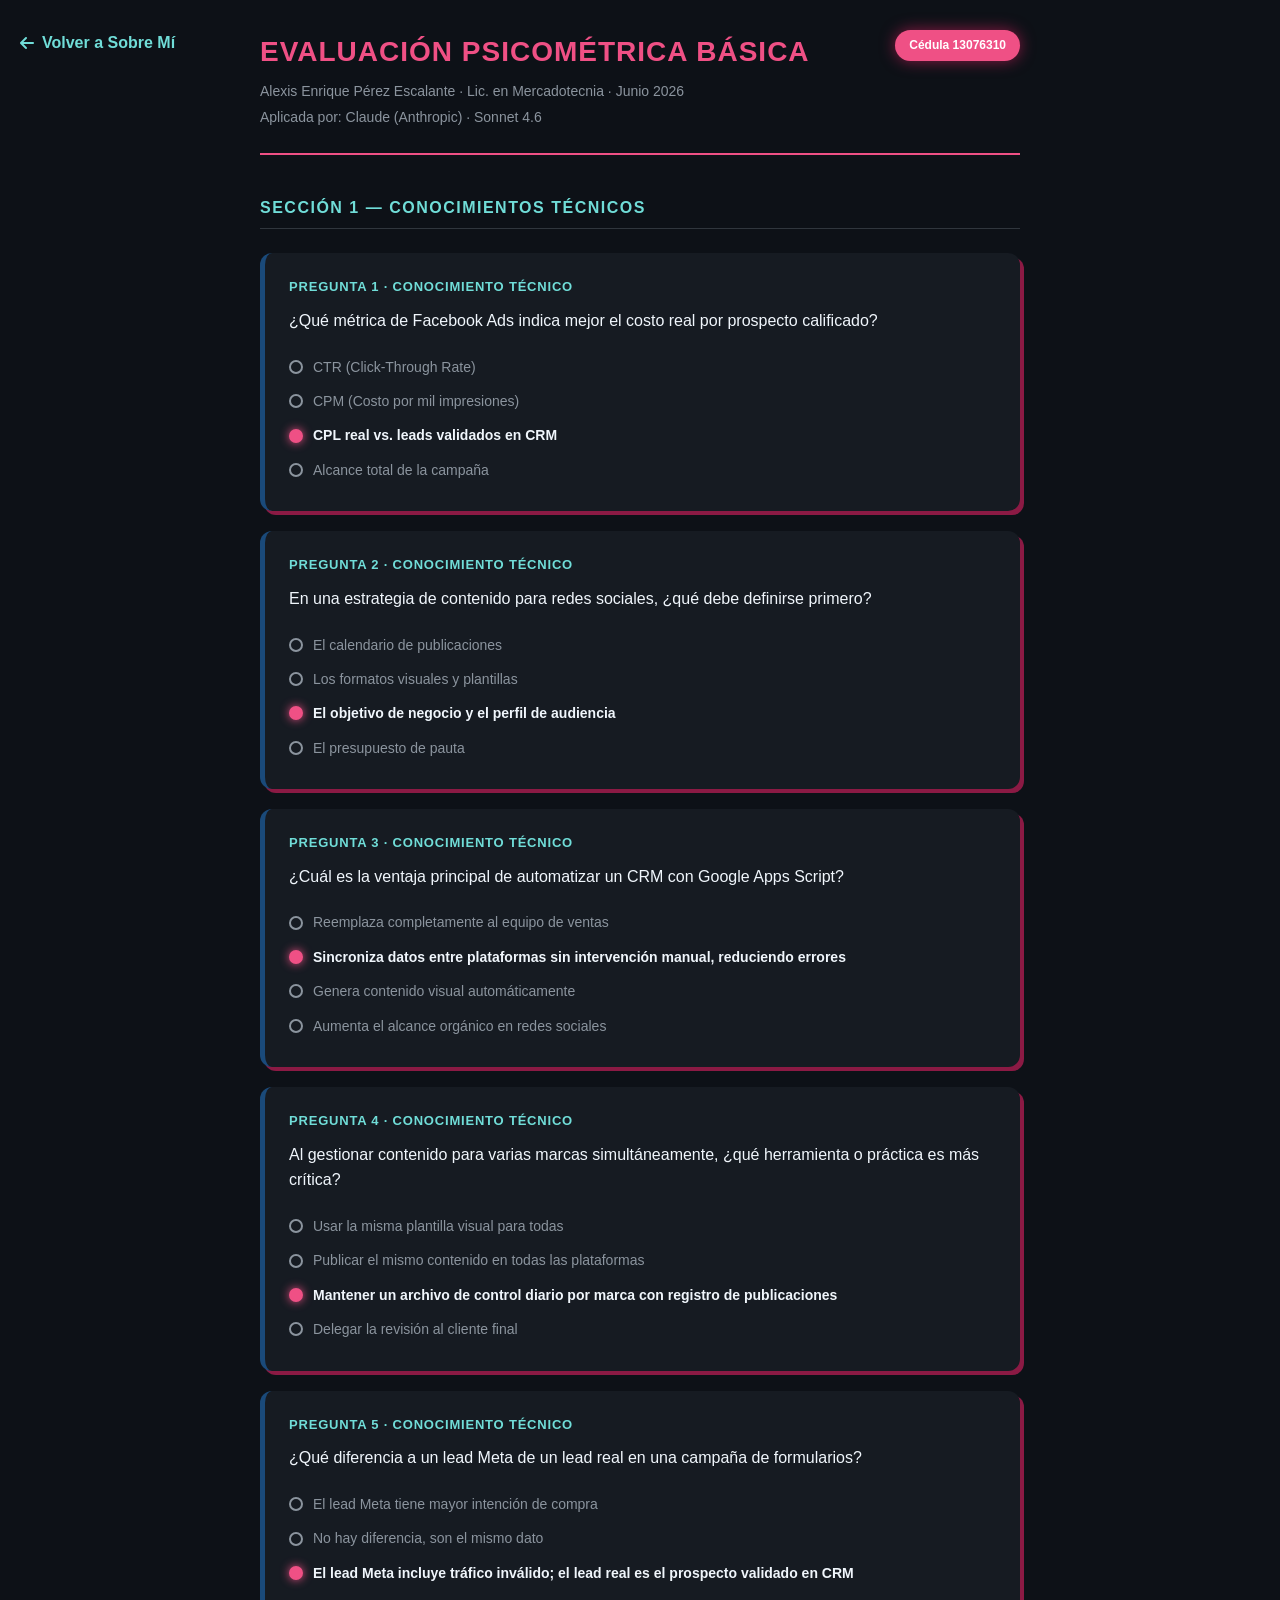
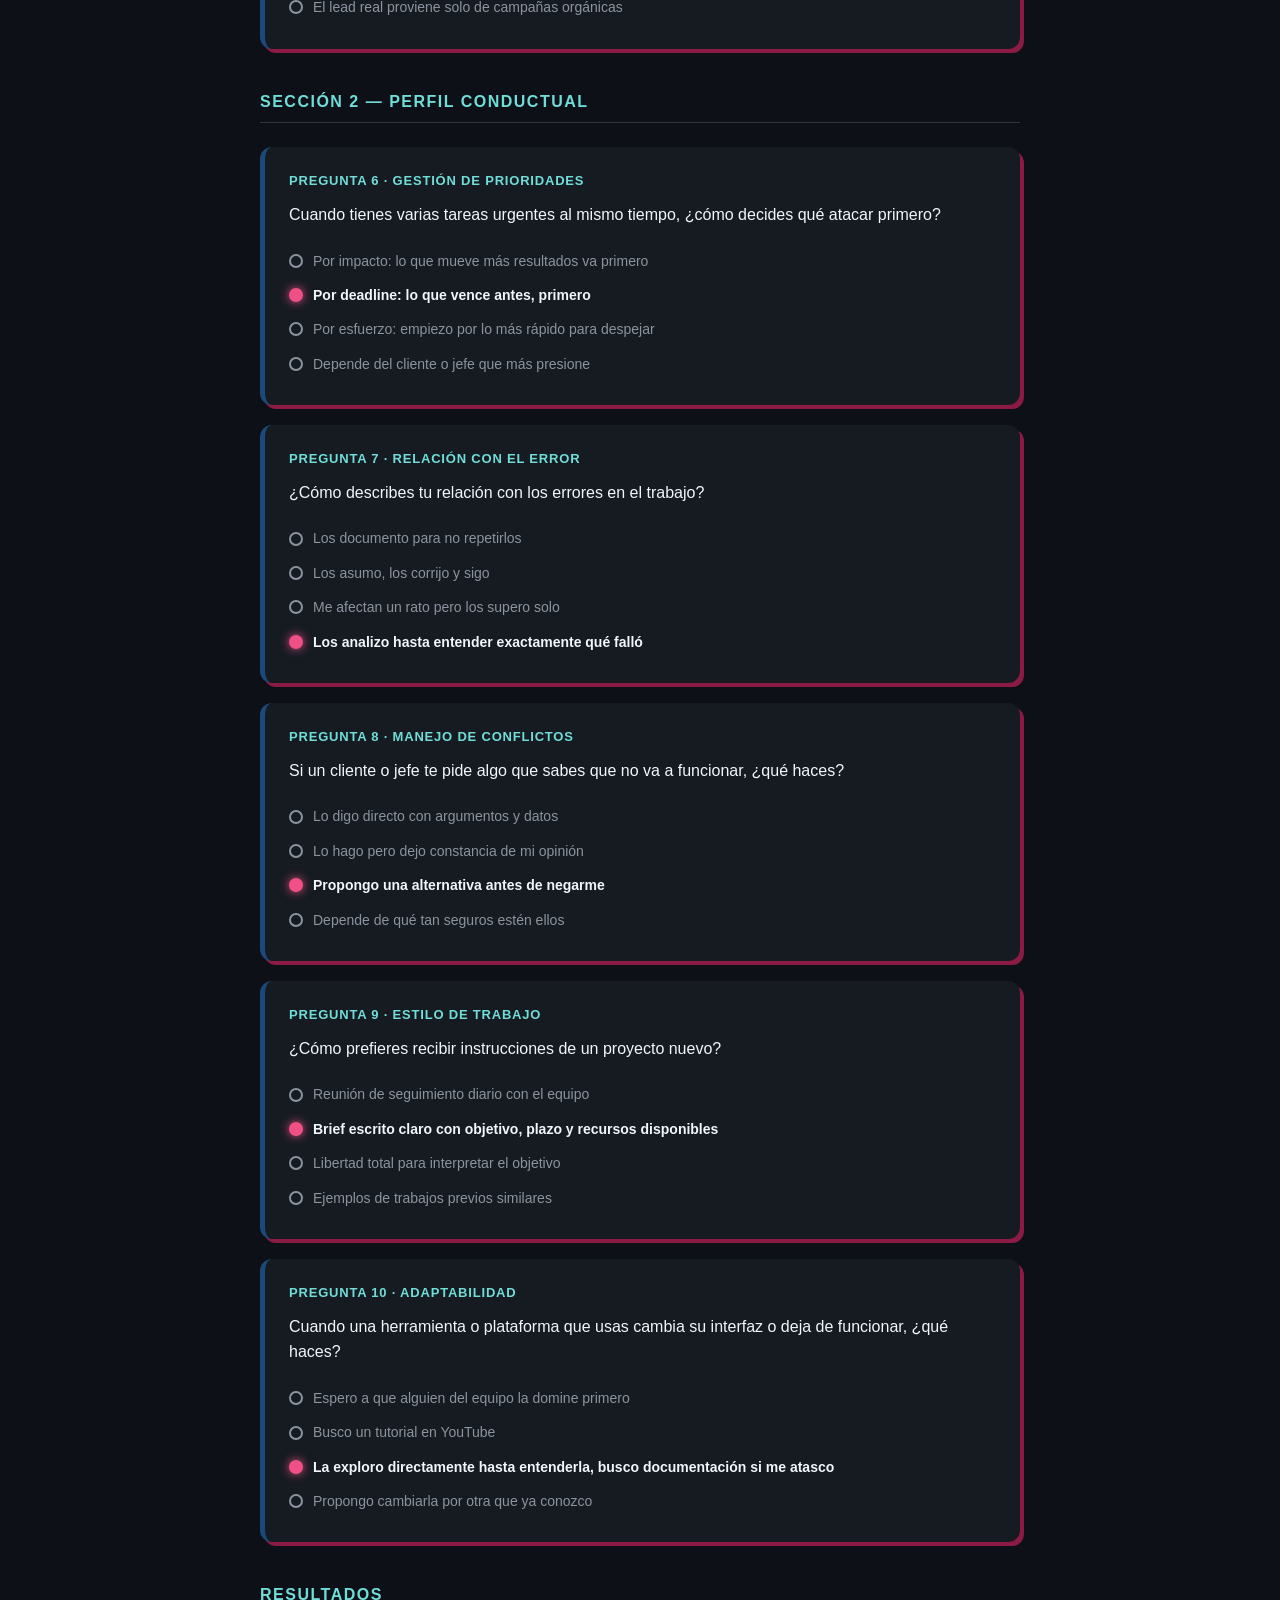
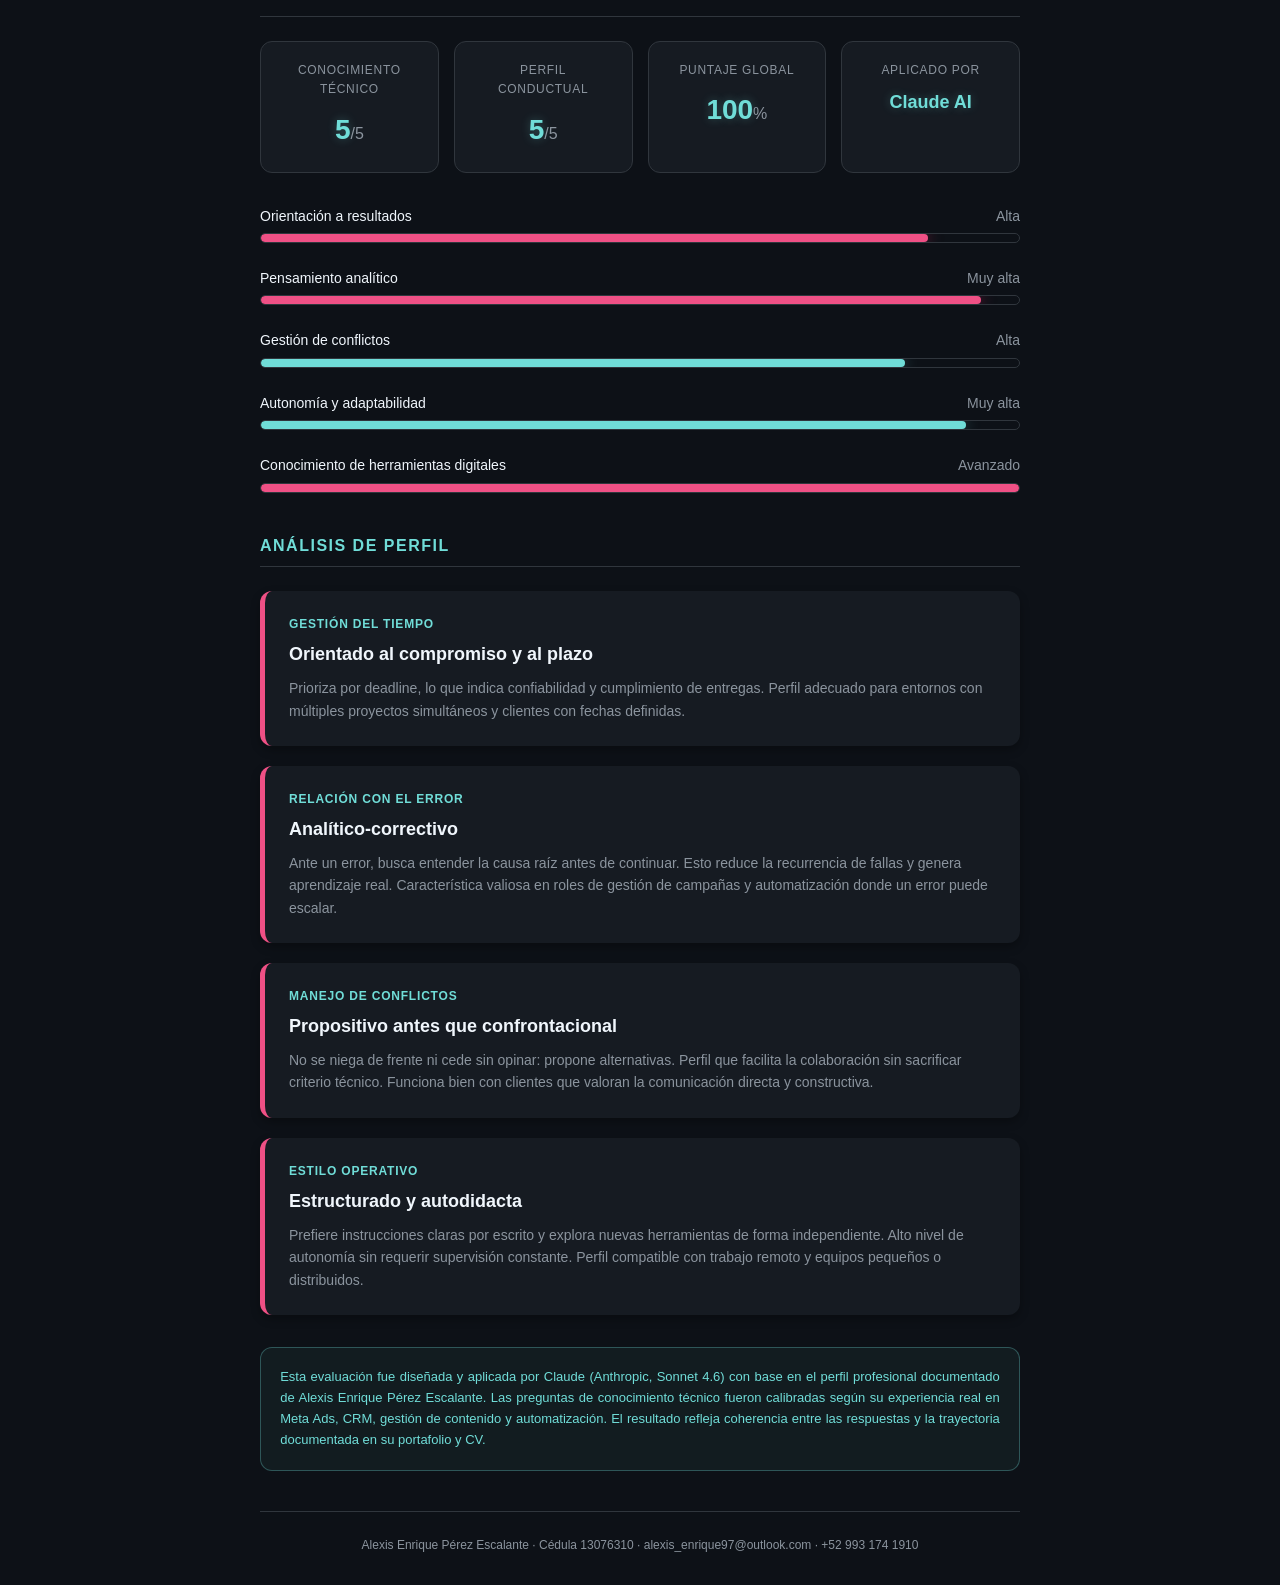
==== analisis.html @ 56e5b94d "Create analisis.html" ====
<!DOCTYPE html>
<html lang="es">
<head>
  <meta charset="UTF-8">
  <meta name="viewport" content="width=device-width, initial-scale=1.0">
  <title>Análisis Psicométrico | Alexis Pérez</title>
  <link rel="stylesheet" href="styles.css" />
  <link rel="stylesheet" href="https://cdnjs.cloudflare.com/ajax/libs/font-awesome/6.4.0/css/all.min.css" />
  <style>
    /* ══ VARIABLES DE TEMA (Estilo Sobre Mí) ══ */
    :root {
      --rosa-principal: #ef5085;
      --rosa-oscuro: #8b1a44;
      --cian-brillo: #70ddd8;
      --fondo-sitio: #0d1117; /* Fondo general oscuro */
      --contraste-fondo: #161b22; /* Fondo de las tarjetas */
      --azul-boton: #1a4a7a;
      --texto-principal: #f0f6fc;
      --texto-secundario: #8b949e;
      --borde-tenue: #30363d;
    }

    body {
      background-color: var(--fondo-sitio);
      color: var(--texto-principal);
      font-family: 'Segoe UI', Roboto, Helvetica, Arial, sans-serif;
      margin: 0;
      padding: 0;
      line-height: 1.6;
    }

    .container {
      max-width: 800px;
      margin: 0 auto;
      padding: 30px 20px;
    }

    /* ══ BOTÓN VOLVER ══ */
    .back-link {
      display: inline-flex;
      align-items: center;
      gap: 8px;
      color: var(--cian-brillo);
      text-decoration: none;
      font-weight: bold;
      margin-bottom: 25px;
      transition: 0.3s;
    }
    .back-link:hover {
      color: var(--rosa-principal);
      transform: translateX(-5px);
    }

    /* ══ CABECERA ══ */
    .header {
      border-bottom: 2px solid var(--rosa-principal);
      padding-bottom: 1.5rem;
      margin-bottom: 2rem;
      display: flex;
      justify-content: space-between;
      align-items: flex-start;
      flex-wrap: wrap;
      gap: 15px;
    }
    .htitle { font-size: 28px; font-weight: bold; color: var(--rosa-principal); letter-spacing: 1px; text-transform: uppercase; margin-bottom: 5px; }
    .hsub { font-size: 14px; color: var(--texto-secundario); margin-top: 4px; }
    .badge { background: var(--rosa-principal); color: #fff; font-size: 12px; font-weight: bold; padding: 6px 14px; border-radius: 20px; box-shadow: 0 0 15px var(--rosa-oscuro); }

    /* ══ TÍTULOS DE SECCIÓN ══ */
    .stitle { font-size: 16px; font-weight: bold; color: var(--cian-brillo); letter-spacing: 1.5px; text-transform: uppercase; border-bottom: 1px solid var(--borde-tenue); padding-bottom: 8px; margin: 2.5rem 0 1.5rem; }

    /* ══ BLOQUES DE PREGUNTAS ══ */
    .qblock {
      background: var(--contraste-fondo);
      border-radius: 12px;
      padding: 1.5rem;
      margin-bottom: 1.25rem;
      border-left: 5px solid var(--azul-boton);
      box-shadow: 4px 4px 0px var(--rosa-oscuro);
    }
    .qnum { font-size: 13px; color: var(--cian-brillo); font-weight: bold; text-transform: uppercase; letter-spacing: 0.8px; margin-bottom: 10px; }
    .qtext { font-size: 16px; color: var(--texto-principal); font-weight: 500; margin-bottom: 1rem; }
    .opt { font-size: 14px; color: var(--texto-secundario); padding: 6px 0; display: flex; align-items: center; gap: 10px; transition: 0.3s; }
    .opt.sel { color: var(--texto-principal); font-weight: bold; }
    
    .dot { width: 14px; height: 14px; border-radius: 50%; border: 2px solid var(--texto-secundario); flex-shrink: 0; transition: 0.3s; }
    .dot.filled { background: var(--rosa-principal); border-color: var(--rosa-principal); box-shadow: 0 0 10px var(--rosa-principal); }

    /* ══ RESULTADOS (Métricas) ══ */
    .results-grid { display: grid; grid-template-columns: repeat(auto-fit, minmax(160px, 1fr)); gap: 15px; margin-bottom: 2rem; }
    .metric { background: var(--contraste-fondo); border-radius: 12px; padding: 1.2rem; border: 1px solid var(--borde-tenue); text-align: center; }
    .metric-label { font-size: 12px; color: var(--texto-secundario); text-transform: uppercase; letter-spacing: 0.7px; margin-bottom: 8px; }
    .metric-val { font-size: 28px; font-weight: bold; color: var(--cian-brillo); text-shadow: 0 0 10px rgba(112,221,216,0.3); }
    .metric-val span { font-size: 16px; color: var(--texto-secundario); font-weight: normal; text-shadow: none; }

    /* ══ BARRAS DE PROGRESO ══ */
    .bar-wrap { margin-bottom: 1.5rem; }
    .bar-label { display: flex; justify-content: space-between; font-size: 14px; color: var(--texto-secundario); margin-bottom: 6px; }
    .bar-label strong { color: var(--texto-principal); font-weight: 500; }
    .bar-track { height: 10px; background: var(--fondo-sitio); border-radius: 5px; overflow: hidden; border: 1px solid var(--borde-tenue); }
    .bar-fill { height: 100%; border-radius: 5px; background: var(--rosa-principal); box-shadow: 0 0 15px var(--rosa-oscuro); }
    .bar-fill.navy { background: var(--cian-brillo); box-shadow: 0 0 15px rgba(112,221,216,0.4); }

    /* ══ TARJETAS DE ANÁLISIS DE PERFIL ══ */
    .profile-card {
      background: var(--contraste-fondo);
      border-radius: 12px;
      padding: 1.5rem;
      margin-bottom: 1.25rem;
      border-left: 5px solid var(--rosa-principal);
      box-shadow: 0 4px 10px rgba(0,0,0,0.3);
    }
    .profile-tag { font-size: 12px; font-weight: bold; color: var(--cian-brillo); text-transform: uppercase; letter-spacing: 0.8px; margin-bottom: 6px; }
    .profile-title { font-size: 18px; font-weight: bold; color: var(--texto-principal); margin-bottom: 8px; }
    .profile-desc { font-size: 14px; color: var(--texto-secundario); line-height: 1.6; }

    /* ══ NOTA FINAL ══ */
    .nota-box { background: rgba(112,221,216,0.05); border: 1px solid rgba(112,221,216,0.3); border-radius: 12px; padding: 1.2rem; margin-top: 2rem; }
    .nota-text { font-size: 13px; color: var(--cian-brillo); line-height: 1.6; text-align: justify; }
    
    .footer { font-size: 12px; color: var(--texto-secundario); text-align: center; margin-top: 2.5rem; padding-top: 1.5rem; border-top: 1px solid var(--borde-tenue); }
  </style>
</head>
<body>
  <div class="container">
    
    <a href="sobremi.html" class="back-link"><i class="fas fa-arrow-left"></i> Volver a Sobre Mí</a>

    <div class="header">
      <div>
        <div class="htitle">Evaluación psicométrica básica</div>
        <div class="hsub">Alexis Enrique Pérez Escalante · Lic. en Mercadotecnia · Junio 2026</div>
        <div class="hsub" style="margin-top:4px;">Aplicada por: Claude (Anthropic) · Sonnet 4.6</div>
      </div>
      <span class="badge">Cédula 13076310</span>
    </div>

    <div class="stitle">Sección 1 — Conocimientos técnicos</div>

    <div class="qblock">
      <div class="qnum">Pregunta 1 · Conocimiento técnico</div>
      <div class="qtext">¿Qué métrica de Facebook Ads indica mejor el costo real por prospecto calificado?</div>
      <div class="opt"><span class="dot"></span>CTR (Click-Through Rate)</div>
      <div class="opt"><span class="dot"></span>CPM (Costo por mil impresiones)</div>
      <div class="opt sel"><span class="dot filled"></span>CPL real vs. leads validados en CRM</div>
      <div class="opt"><span class="dot"></span>Alcance total de la campaña</div>
    </div>

    <div class="qblock">
      <div class="qnum">Pregunta 2 · Conocimiento técnico</div>
      <div class="qtext">En una estrategia de contenido para redes sociales, ¿qué debe definirse primero?</div>
      <div class="opt"><span class="dot"></span>El calendario de publicaciones</div>
      <div class="opt"><span class="dot"></span>Los formatos visuales y plantillas</div>
      <div class="opt sel"><span class="dot filled"></span>El objetivo de negocio y el perfil de audiencia</div>
      <div class="opt"><span class="dot"></span>El presupuesto de pauta</div>
    </div>

    <div class="qblock">
      <div class="qnum">Pregunta 3 · Conocimiento técnico</div>
      <div class="qtext">¿Cuál es la ventaja principal de automatizar un CRM con Google Apps Script?</div>
      <div class="opt"><span class="dot"></span>Reemplaza completamente al equipo de ventas</div>
      <div class="opt sel"><span class="dot filled"></span>Sincroniza datos entre plataformas sin intervención manual, reduciendo errores</div>
      <div class="opt"><span class="dot"></span>Genera contenido visual automáticamente</div>
      <div class="opt"><span class="dot"></span>Aumenta el alcance orgánico en redes sociales</div>
    </div>

    <div class="qblock">
      <div class="qnum">Pregunta 4 · Conocimiento técnico</div>
      <div class="qtext">Al gestionar contenido para varias marcas simultáneamente, ¿qué herramienta o práctica es más crítica?</div>
      <div class="opt"><span class="dot"></span>Usar la misma plantilla visual para todas</div>
      <div class="opt"><span class="dot"></span>Publicar el mismo contenido en todas las plataformas</div>
      <div class="opt sel"><span class="dot filled"></span>Mantener un archivo de control diario por marca con registro de publicaciones</div>
      <div class="opt"><span class="dot"></span>Delegar la revisión al cliente final</div>
    </div>

    <div class="qblock">
      <div class="qnum">Pregunta 5 · Conocimiento técnico</div>
      <div class="qtext">¿Qué diferencia a un lead Meta de un lead real en una campaña de formularios?</div>
      <div class="opt"><span class="dot"></span>El lead Meta tiene mayor intención de compra</div>
      <div class="opt"><span class="dot"></span>No hay diferencia, son el mismo dato</div>
      <div class="opt sel"><span class="dot filled"></span>El lead Meta incluye tráfico inválido; el lead real es el prospecto validado en CRM</div>
      <div class="opt"><span class="dot"></span>El lead real proviene solo de campañas orgánicas</div>
    </div>

    <div class="stitle">Sección 2 — Perfil conductual</div>

    <div class="qblock">
      <div class="qnum">Pregunta 6 · Gestión de prioridades</div>
      <div class="qtext">Cuando tienes varias tareas urgentes al mismo tiempo, ¿cómo decides qué atacar primero?</div>
      <div class="opt"><span class="dot"></span>Por impacto: lo que mueve más resultados va primero</div>
      <div class="opt sel"><span class="dot filled"></span>Por deadline: lo que vence antes, primero</div>
      <div class="opt"><span class="dot"></span>Por esfuerzo: empiezo por lo más rápido para despejar</div>
      <div class="opt"><span class="dot"></span>Depende del cliente o jefe que más presione</div>
    </div>

    <div class="qblock">
      <div class="qnum">Pregunta 7 · Relación con el error</div>
      <div class="qtext">¿Cómo describes tu relación con los errores en el trabajo?</div>
      <div class="opt"><span class="dot"></span>Los documento para no repetirlos</div>
      <div class="opt"><span class="dot"></span>Los asumo, los corrijo y sigo</div>
      <div class="opt"><span class="dot"></span>Me afectan un rato pero los supero solo</div>
      <div class="opt sel"><span class="dot filled"></span>Los analizo hasta entender exactamente qué falló</div>
    </div>

    <div class="qblock">
      <div class="qnum">Pregunta 8 · Manejo de conflictos</div>
      <div class="qtext">Si un cliente o jefe te pide algo que sabes que no va a funcionar, ¿qué haces?</div>
      <div class="opt"><span class="dot"></span>Lo digo directo con argumentos y datos</div>
      <div class="opt"><span class="dot"></span>Lo hago pero dejo constancia de mi opinión</div>
      <div class="opt sel"><span class="dot filled"></span>Propongo una alternativa antes de negarme</div>
      <div class="opt"><span class="dot"></span>Depende de qué tan seguros estén ellos</div>
    </div>

    <div class="qblock">
      <div class="qnum">Pregunta 9 · Estilo de trabajo</div>
      <div class="qtext">¿Cómo prefieres recibir instrucciones de un proyecto nuevo?</div>
      <div class="opt"><span class="dot"></span>Reunión de seguimiento diario con el equipo</div>
      <div class="opt sel"><span class="dot filled"></span>Brief escrito claro con objetivo, plazo y recursos disponibles</div>
      <div class="opt"><span class="dot"></span>Libertad total para interpretar el objetivo</div>
      <div class="opt"><span class="dot"></span>Ejemplos de trabajos previos similares</div>
    </div>

    <div class="qblock">
      <div class="qnum">Pregunta 10 · Adaptabilidad</div>
      <div class="qtext">Cuando una herramienta o plataforma que usas cambia su interfaz o deja de funcionar, ¿qué haces?</div>
      <div class="opt"><span class="dot"></span>Espero a que alguien del equipo la domine primero</div>
      <div class="opt"><span class="dot"></span>Busco un tutorial en YouTube</div>
      <div class="opt sel"><span class="dot filled"></span>La exploro directamente hasta entenderla, busco documentación si me atasco</div>
      <div class="opt"><span class="dot"></span>Propongo cambiarla por otra que ya conozco</div>
    </div>

    <div class="stitle">Resultados</div>

    <div class="results-grid">
      <div class="metric">
        <div class="metric-label">Conocimiento técnico</div>
        <div class="metric-val">5<span>/5</span></div>
      </div>
      <div class="metric">
        <div class="metric-label">Perfil conductual</div>
        <div class="metric-val">5<span>/5</span></div>
      </div>
      <div class="metric">
        <div class="metric-label">Puntaje global</div>
        <div class="metric-val">100<span>%</span></div>
      </div>
      <div class="metric">
        <div class="metric-label">Aplicado por</div>
        <div class="metric-val" style="font-size:18px;">Claude AI</div>
      </div>
    </div>

    <div class="bar-wrap">
      <div class="bar-label"><strong>Orientación a resultados</strong><span>Alta</span></div>
      <div class="bar-track"><div class="bar-fill" style="width:88%"></div></div>
    </div>
    <div class="bar-wrap">
      <div class="bar-label"><strong>Pensamiento analítico</strong><span>Muy alta</span></div>
      <div class="bar-track"><div class="bar-fill" style="width:95%"></div></div>
    </div>
    <div class="bar-wrap">
      <div class="bar-label"><strong>Gestión de conflictos</strong><span>Alta</span></div>
      <div class="bar-track"><div class="bar-fill navy" style="width:85%"></div></div>
    </div>
    <div class="bar-wrap">
      <div class="bar-label"><strong>Autonomía y adaptabilidad</strong><span>Muy alta</span></div>
      <div class="bar-track"><div class="bar-fill navy" style="width:93%"></div></div>
    </div>
    <div class="bar-wrap">
      <div class="bar-label"><strong>Conocimiento de herramientas digitales</strong><span>Avanzado</span></div>
      <div class="bar-track"><div class="bar-fill" style="width:100%"></div></div>
    </div>

    <div class="stitle">Análisis de perfil</div>

    <div class="profile-card">
      <div class="profile-tag">Gestión del tiempo</div>
      <div class="profile-title">Orientado al compromiso y al plazo</div>
      <div class="profile-desc">Prioriza por deadline, lo que indica confiabilidad y cumplimiento de entregas. Perfil adecuado para entornos con múltiples proyectos simultáneos y clientes con fechas definidas.</div>
    </div>

    <div class="profile-card">
      <div class="profile-tag">Relación con el error</div>
      <div class="profile-title">Analítico-correctivo</div>
      <div class="profile-desc">Ante un error, busca entender la causa raíz antes de continuar. Esto reduce la recurrencia de fallas y genera aprendizaje real. Característica valiosa en roles de gestión de campañas y automatización donde un error puede escalar.</div>
    </div>

    <div class="profile-card">
      <div class="profile-tag">Manejo de conflictos</div>
      <div class="profile-title">Propositivo antes que confrontacional</div>
      <div class="profile-desc">No se niega de frente ni cede sin opinar: propone alternativas. Perfil que facilita la colaboración sin sacrificar criterio técnico. Funciona bien con clientes que valoran la comunicación directa y constructiva.</div>
    </div>

    <div class="profile-card">
      <div class="profile-tag">Estilo operativo</div>
      <div class="profile-title">Estructurado y autodidacta</div>
      <div class="profile-desc">Prefiere instrucciones claras por escrito y explora nuevas herramientas de forma independiente. Alto nivel de autonomía sin requerir supervisión constante. Perfil compatible con trabajo remoto y equipos pequeños o distribuidos.</div>
    </div>

    <div class="nota-box">
      <div class="nota-text">Esta evaluación fue diseñada y aplicada por Claude (Anthropic, Sonnet 4.6) con base en el perfil profesional documentado de Alexis Enrique Pérez Escalante. Las preguntas de conocimiento técnico fueron calibradas según su experiencia real en Meta Ads, CRM, gestión de contenido y automatización. El resultado refleja coherencia entre las respuestas y la trayectoria documentada en su portafolio y CV.</div>
    </div>

    <div class="footer">Alexis Enrique Pérez Escalante · Cédula 13076310 · alexis_enrique97@outlook.com · +52 993 174 1910</div>
  </div>
</body>
</html>
---- styles.css ----
/* styles.css */
:root { 
  --fondo: #333333;
  --contraste-fondo: #262626;
  --rosa-principal: #EF5085; 
  --rosa-oscuro: #A64062;
  --cian-brillo: #70DDD8;
  --azul-boton: #0A315B;
  --blanco: #ffffff; 
}

/* ══════════════════════════════════════════════════════════════
   📦 BIBLIOTECA DE ICONOS — AlexDom104
   Iconos alojados en Imgur. Uso en HTML:
     <img src="var(--ic-spotify)" alt="" loading="lazy">
   O referencia directa a la URL en cualquier img src.
   ══════════════════════════════════════════════════════════════
   Plataforma     │ URL
   ───────────────┼──────────────────────────────────────────────
   amazon         │ https://i.imgur.com/ll7NsR7.png
   apple          │ https://i.imgur.com/JcCuef7.png
   beacon         │ https://i.imgur.com/Vy1QF8X.png
   cv             │ https://i.imgur.com/Gu6KHjs.png
   deezer         │ https://i.imgur.com/8DaFQKt.png
   discord        │ https://i.imgur.com/t49dIAR.png
   dlive          │ https://i.imgur.com/7qTTLuR.png
   email          │ https://i.imgur.com/iabQH76.png
   facebook       │ https://i.imgur.com/lZbfJjh.png
   fansly         │ https://i.imgur.com/j7qThLB.png
   hearnow        │ https://i.imgur.com/bpa79ZO.png
   instagram      │ https://i.imgur.com/DH9derS.png
   kick           │ https://i.imgur.com/EAAvJak.png
   ko-fi          │ https://i.imgur.com/grxxffG.png
   linkedin       │ https://i.imgur.com/7DCPUfn.png
   onlyfans       │ https://i.imgur.com/aSHfV9e.png
   patreon        │ https://i.imgur.com/7NNQ7bR.png
   portafolio     │ https://i.imgur.com/NAGtMLj.png
   soundcloud     │ https://i.imgur.com/M3otwiX.png
   spotify        │ https://i.imgur.com/rA5pTLb.png
   tiktok         │ https://i.imgur.com/H4xT9h1.png
   trovo          │ https://i.imgur.com/zfqX2cK.png
   tumblr         │ https://i.imgur.com/5d5dgDQ.png
   twitch         │ https://i.imgur.com/wwogLnL.png
   whatsapp       │ https://i.imgur.com/dpBlNxE.png
   x              │ https://i.imgur.com/vosCiy6.png
   youtube        │ https://i.imgur.com/BN0ZTK7.png
   youtube-music  │ https://i.imgur.com/UQgIqjF.png
   ══════════════════════════════════════════════════════════════ */

/* Variables CSS de iconos — úsalas con url() en content/background,
   o copia la URL directamente en src de <img>.                     */
:root {
  --ic-amazon:       url('https://i.imgur.com/ll7NsR7.png');
  --ic-apple:        url('https://i.imgur.com/JcCuef7.png');
  --ic-beacon:       url('https://i.imgur.com/Vy1QF8X.png');
  --ic-cv:           url('https://i.imgur.com/Gu6KHjs.png');
  --ic-deezer:       url('https://i.imgur.com/8DaFQKt.png');
  --ic-discord:      url('https://i.imgur.com/t49dIAR.png');
  --ic-dlive:        url('https://i.imgur.com/7qTTLuR.png');
  --ic-email:        url('https://i.imgur.com/iabQH76.png');
  --ic-facebook:     url('https://i.imgur.com/lZbfJjh.png');
  --ic-fansly:       url('https://i.imgur.com/j7qThLB.png');
  --ic-hearnow:      url('https://i.imgur.com/bpa79ZO.png');
  --ic-instagram:    url('https://i.imgur.com/DH9derS.png');
  --ic-kick:         url('https://i.imgur.com/EAAvJak.png');
  --ic-kofi:         url('https://i.imgur.com/grxxffG.png');
  --ic-linkedin:     url('https://i.imgur.com/7DCPUfn.png');
  --ic-onlyfans:     url('https://i.imgur.com/aSHfV9e.png');
  --ic-patreon:      url('https://i.imgur.com/7NNQ7bR.png');
  --ic-portafolio:   url('https://i.imgur.com/NAGtMLj.png');
  --ic-soundcloud:   url('https://i.imgur.com/M3otwiX.png');
  --ic-spotify:      url('https://i.imgur.com/rA5pTLb.png');
  --ic-tiktok:       url('https://i.imgur.com/H4xT9h1.png');
  --ic-trovo:        url('https://i.imgur.com/zfqX2cK.png');
  --ic-tumblr:       url('https://i.imgur.com/5d5dgDQ.png');
  --ic-twitch:       url('https://i.imgur.com/wwogLnL.png');
  --ic-whatsapp:     url('https://i.imgur.com/dpBlNxE.png');
  --ic-x:            url('https://i.imgur.com/vosCiy6.png');
  --ic-youtube:      url('https://i.imgur.com/BN0ZTK7.png');
  --ic-ytmusic:      url('https://i.imgur.com/UQgIqjF.png');
}

* { 
  box-sizing: border-box; 
  margin: 0; 
  padding: 0; 
}

body { 
  font-family: 'Segoe UI', Tahoma, sans-serif; 
  background: var(--fondo); 
  color: var(--blanco); 
  line-height: 1.6;
}

/* Header Global */
header { 
  background: var(--contraste-fondo); 
  height: 80px; 
  display: flex; 
  align-items: center; 
  justify-content: center; 
  border-bottom: 1px solid var(--rosa-oscuro); 
  position: relative;
}

.logo img { 
  width: 60px; 
  height: 60px; 
  border-radius: 50%; 
  object-fit: cover; 
  border: 2px solid var(--rosa-principal);
  box-shadow: 0 0 10px rgba(239, 80, 133, 0.4);
}

.back-link { 
  color: var(--rosa-principal); 
  text-decoration: none; 
  font-weight: bold; 
  position: absolute; 
  left: 20px; 
  transition: 0.3s; 
}

.back-link:hover { color: var(--cian-brillo); }

/* Contenedor Principal */
main, .container { 
  padding: 40px 20px; 
  max-width: 1000px; 
  margin: 0 auto; 
}

/* Tarjetas de Navegación Globales */
.nav-grid { 
  display: grid; 
  grid-template-columns: repeat(auto-fit, minmax(250px, 1fr)); 
  gap: 25px; 
  margin-top: 30px; 
}

.nav-card {
  background: var(--contraste-fondo); 
  border: 2px solid var(--azul-boton); 
  border-radius: 12px;
  padding: 40px 20px; 
  text-align: center; 
  text-decoration: none; 
  color: white; 
  transition: transform 0.3s ease, box-shadow 0.3s ease, border-color 0.3s ease;
}

.nav-card:hover { 
  transform: translateY(-8px); 
  border-color: var(--rosa-principal);
  box-shadow: 0 8px 25px rgba(112, 221, 216, 0.3);
}

.nav-card i { 
  font-size: 3.5rem; 
  margin-bottom: 15px; 
  display: block; 
  color: var(--rosa-principal); 
}

.nav-card h3 { 
  font-size: 1.4rem; 
  color: var(--blanco); 
}

.nav-card p {
  font-size: 0.95rem;
  color: #aaa;
  margin-top: 10px;
}

/* Estilos para el botón de Beacons */
.beacons-btn {
  display: inline-flex;
  align-items: center;
  justify-content: center;
  gap: 12px;
  background: var(--contraste-fondo);
  color: var(--blanco);
  text-decoration: none;
  padding: 10px 25px;
  border-radius: 30px;
  font-weight: bold;
  font-size: 1rem;
  border: 2px solid var(--cian-brillo);
  transition: transform 0.3s ease, box-shadow 0.3s ease, background 0.3s;
  width: fit-content;
}

.beacons-btn img {
  width: 24px;
  height: 24px;
  border-radius: 50%;
  object-fit: cover;
}

.beacons-btn:hover {
  background: rgba(112, 221, 216, 0.1);
  box-shadow: 0 0 15px rgba(112, 221, 216, 0.4);
  transform: translateY(-3px);
}

#aviso-precios {
  position: fixed; bottom: 80px; right: 24px; z-index: 899;
  background: #1e1e1e; border: 1px solid #333;
  color: #aaa; font-size: 0.78rem;
  padding: 10px 14px; border-radius: 10px;
  max-width: 220px; line-height: 1.4;
  box-shadow: 0 4px 16px rgba(0,0,0,0.4);
  animation: fadeInAviso 0.4s ease;
  transition: opacity 0.6s ease;
}

#aviso-precios.oculto { opacity: 0; pointer-events: none; }

@keyframes fadeInAviso {
  from { opacity: 0; transform: translateY(8px); }
  to   { opacity: 1; transform: translateY(0); }
}
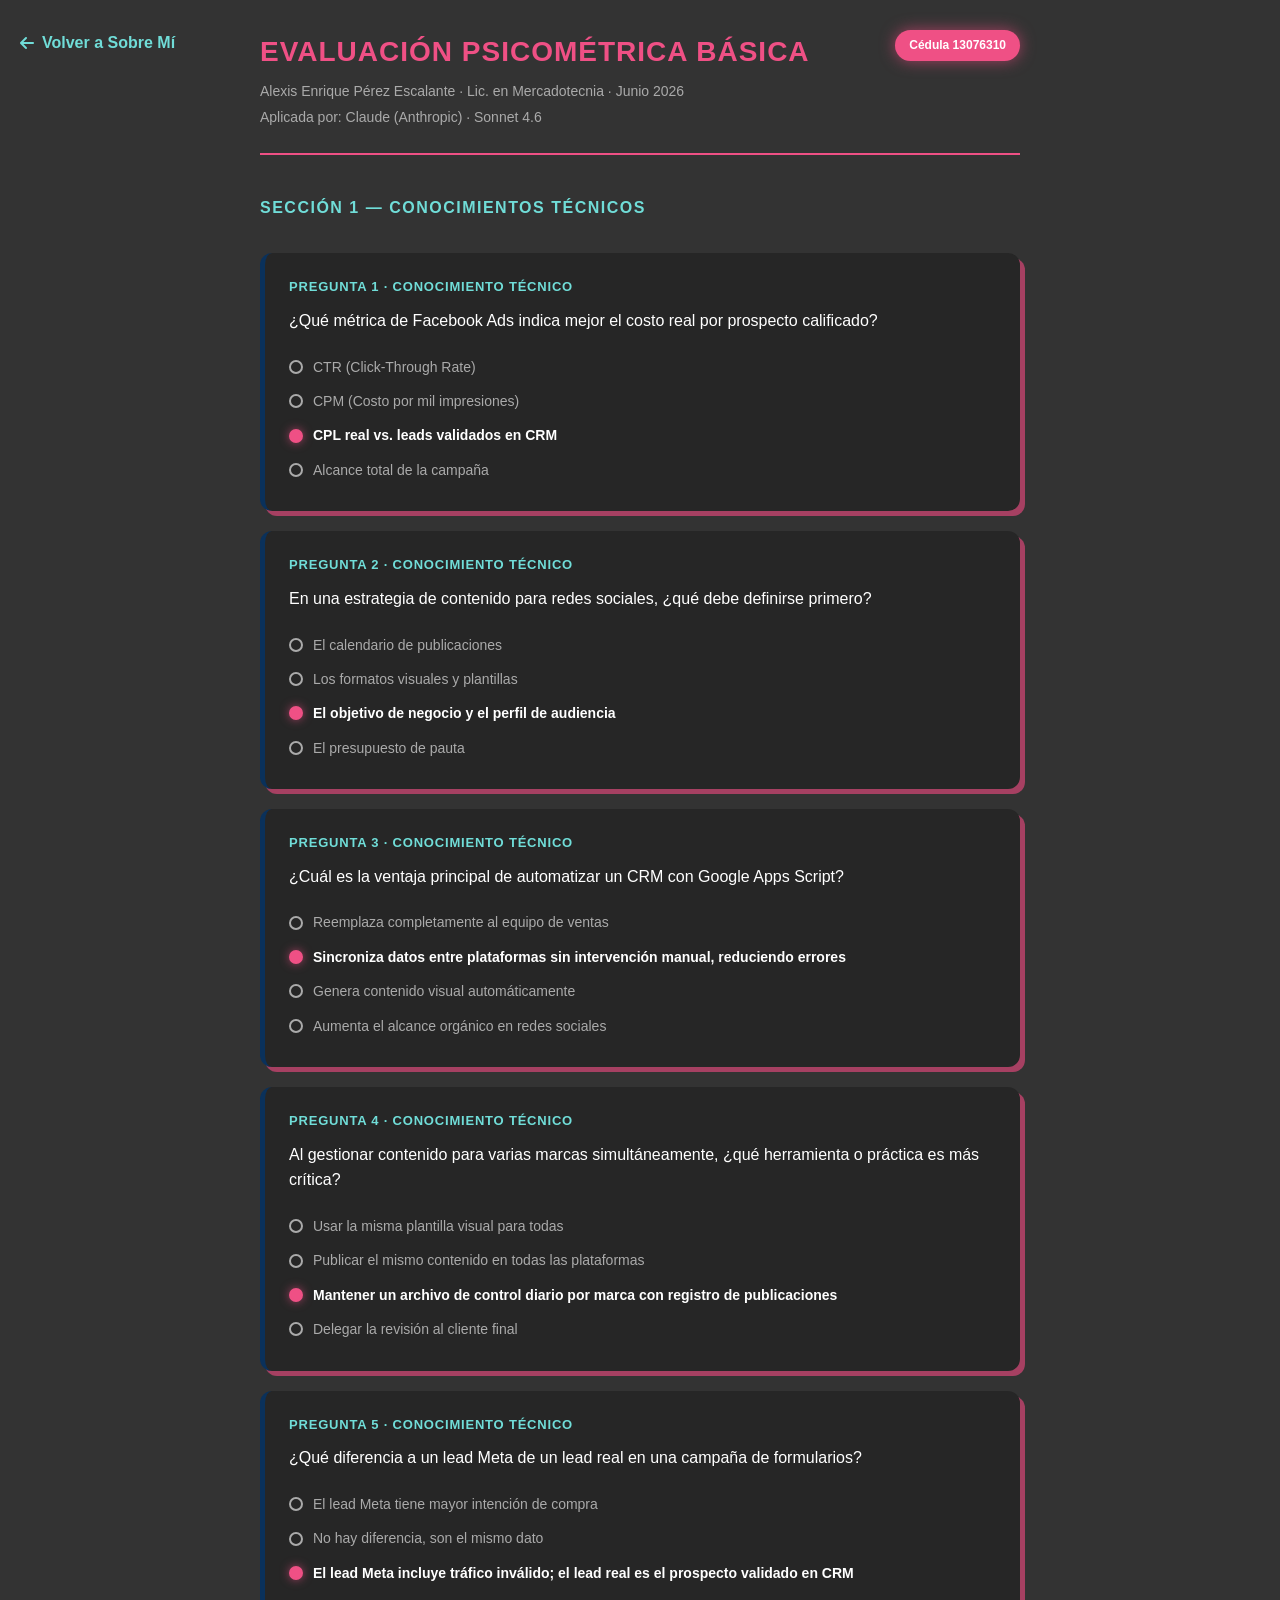
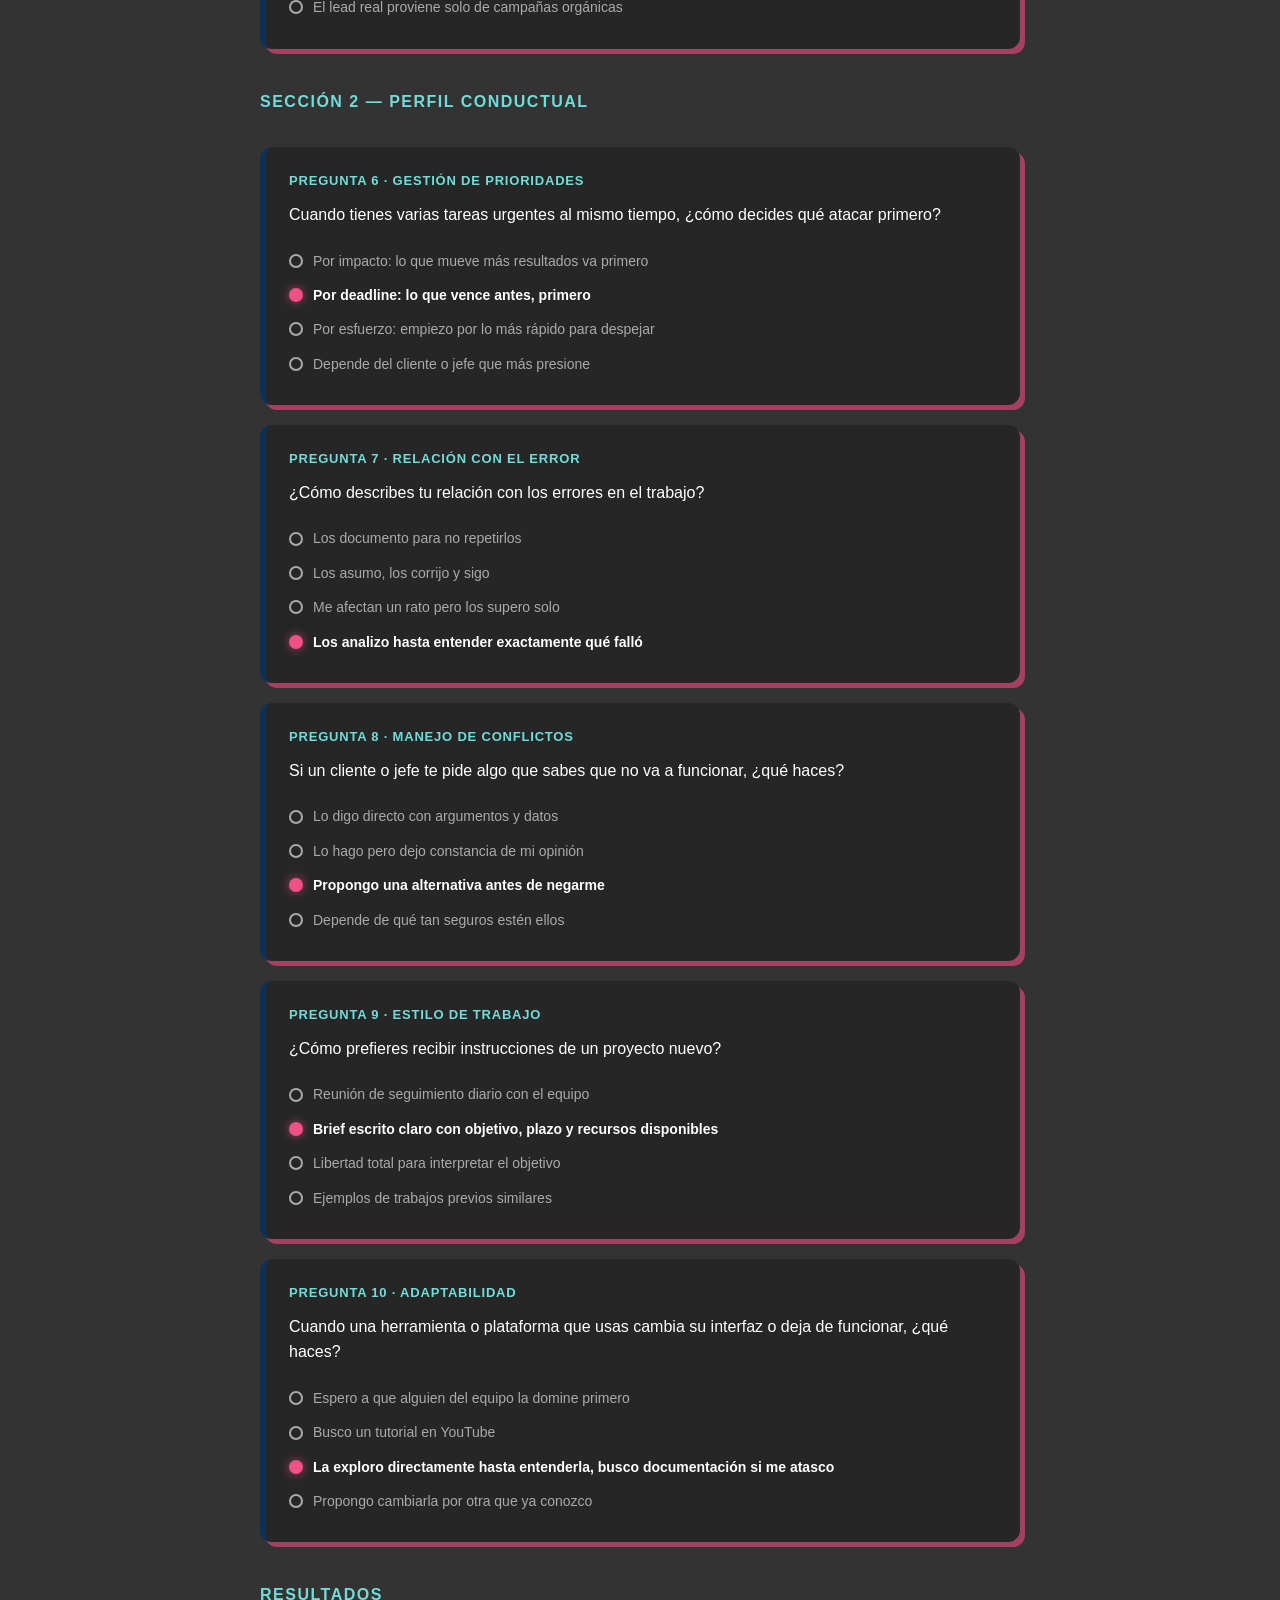
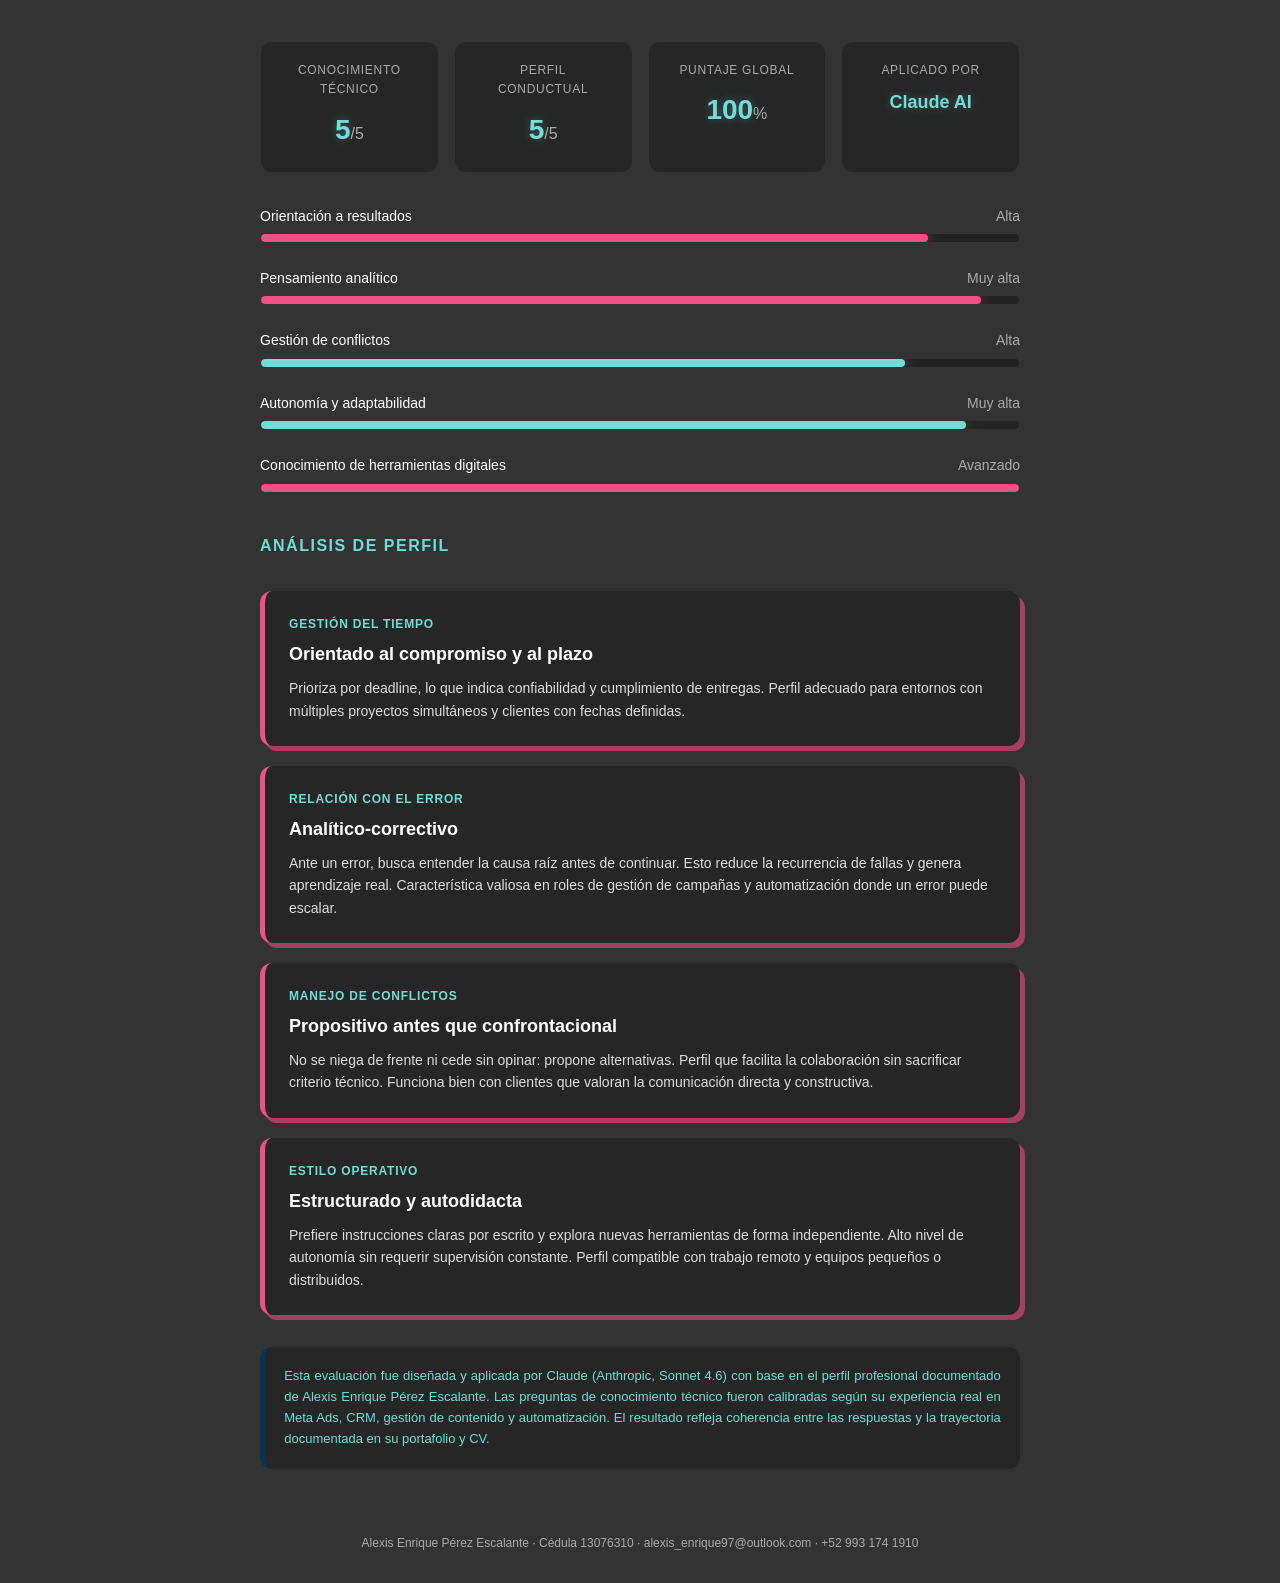
==== commit 6f2ec219: "Update analisis.html" ====
--- a/analisis.html
+++ b/analisis.html
@@ -7,28 +7,7 @@
   <link rel="stylesheet" href="styles.css" />
   <link rel="stylesheet" href="https://cdnjs.cloudflare.com/ajax/libs/font-awesome/6.4.0/css/all.min.css" />
   <style>
-    /* ══ VARIABLES DE TEMA (Estilo Sobre Mí) ══ */
-    :root {
-      --rosa-principal: #ef5085;
-      --rosa-oscuro: #8b1a44;
-      --cian-brillo: #70ddd8;
-      --fondo-sitio: #0d1117; /* Fondo general oscuro */
-      --contraste-fondo: #161b22; /* Fondo de las tarjetas */
-      --azul-boton: #1a4a7a;
-      --texto-principal: #f0f6fc;
-      --texto-secundario: #8b949e;
-      --borde-tenue: #30363d;
-    }
-
-    body {
-      background-color: var(--fondo-sitio);
-      color: var(--texto-principal);
-      font-family: 'Segoe UI', Roboto, Helvetica, Arial, sans-serif;
-      margin: 0;
-      padding: 0;
-      line-height: 1.6;
-    }
-
+    /* ══ HEREDA ESTILOS GLOBALES DE STYLES.CSS ══ */
     .container {
       max-width: 800px;
       margin: 0 auto;
@@ -63,11 +42,11 @@
       gap: 15px;
     }
     .htitle { font-size: 28px; font-weight: bold; color: var(--rosa-principal); letter-spacing: 1px; text-transform: uppercase; margin-bottom: 5px; }
-    .hsub { font-size: 14px; color: var(--texto-secundario); margin-top: 4px; }
+    .hsub { font-size: 14px; color: #aaa; margin-top: 4px; }
     .badge { background: var(--rosa-principal); color: #fff; font-size: 12px; font-weight: bold; padding: 6px 14px; border-radius: 20px; box-shadow: 0 0 15px var(--rosa-oscuro); }
 
     /* ══ TÍTULOS DE SECCIÓN ══ */
-    .stitle { font-size: 16px; font-weight: bold; color: var(--cian-brillo); letter-spacing: 1.5px; text-transform: uppercase; border-bottom: 1px solid var(--borde-tenue); padding-bottom: 8px; margin: 2.5rem 0 1.5rem; }
+    .stitle { font-size: 16px; font-weight: bold; color: var(--cian-brillo); letter-spacing: 1.5px; text-transform: uppercase; border-bottom: 1px solid #333; padding-bottom: 8px; margin: 2.5rem 0 1.5rem; }
 
     /* ══ BLOQUES DE PREGUNTAS ══ */
     .qblock {
@@ -76,28 +55,28 @@
       padding: 1.5rem;
       margin-bottom: 1.25rem;
       border-left: 5px solid var(--azul-boton);
-      box-shadow: 4px 4px 0px var(--rosa-oscuro);
+      box-shadow: 5px 5px 0px var(--rosa-oscuro);
     }
     .qnum { font-size: 13px; color: var(--cian-brillo); font-weight: bold; text-transform: uppercase; letter-spacing: 0.8px; margin-bottom: 10px; }
-    .qtext { font-size: 16px; color: var(--texto-principal); font-weight: 500; margin-bottom: 1rem; }
-    .opt { font-size: 14px; color: var(--texto-secundario); padding: 6px 0; display: flex; align-items: center; gap: 10px; transition: 0.3s; }
-    .opt.sel { color: var(--texto-principal); font-weight: bold; }
+    .qtext { font-size: 16px; font-weight: 500; margin-bottom: 1rem; color: #fff; }
+    .opt { font-size: 14px; color: #aaa; padding: 6px 0; display: flex; align-items: center; gap: 10px; transition: 0.3s; }
+    .opt.sel { color: #fff; font-weight: bold; }
     
-    .dot { width: 14px; height: 14px; border-radius: 50%; border: 2px solid var(--texto-secundario); flex-shrink: 0; transition: 0.3s; }
-    .dot.filled { background: var(--rosa-principal); border-color: var(--rosa-principal); box-shadow: 0 0 10px var(--rosa-principal); }
+    .dot { width: 14px; height: 14px; border-radius: 50%; border: 2px solid #aaa; flex-shrink: 0; transition: 0.3s; }
+    .dot.filled { background: var(--rosa-principal); border-color: var(--rosa-principal); box-shadow: 0 0 10px var(--rosa-oscuro); }
 
     /* ══ RESULTADOS (Métricas) ══ */
     .results-grid { display: grid; grid-template-columns: repeat(auto-fit, minmax(160px, 1fr)); gap: 15px; margin-bottom: 2rem; }
-    .metric { background: var(--contraste-fondo); border-radius: 12px; padding: 1.2rem; border: 1px solid var(--borde-tenue); text-align: center; }
-    .metric-label { font-size: 12px; color: var(--texto-secundario); text-transform: uppercase; letter-spacing: 0.7px; margin-bottom: 8px; }
+    .metric { background: var(--contraste-fondo); border-radius: 12px; padding: 1.2rem; border: 1px solid #333; text-align: center; }
+    .metric-label { font-size: 12px; color: #aaa; text-transform: uppercase; letter-spacing: 0.7px; margin-bottom: 8px; }
     .metric-val { font-size: 28px; font-weight: bold; color: var(--cian-brillo); text-shadow: 0 0 10px rgba(112,221,216,0.3); }
-    .metric-val span { font-size: 16px; color: var(--texto-secundario); font-weight: normal; text-shadow: none; }
+    .metric-val span { font-size: 16px; color: #aaa; font-weight: normal; text-shadow: none; }
 
     /* ══ BARRAS DE PROGRESO ══ */
     .bar-wrap { margin-bottom: 1.5rem; }
-    .bar-label { display: flex; justify-content: space-between; font-size: 14px; color: var(--texto-secundario); margin-bottom: 6px; }
-    .bar-label strong { color: var(--texto-principal); font-weight: 500; }
-    .bar-track { height: 10px; background: var(--fondo-sitio); border-radius: 5px; overflow: hidden; border: 1px solid var(--borde-tenue); }
+    .bar-label { display: flex; justify-content: space-between; font-size: 14px; color: #aaa; margin-bottom: 6px; }
+    .bar-label strong { color: #fff; font-weight: 500; }
+    .bar-track { height: 10px; background: #222; border-radius: 5px; overflow: hidden; border: 1px solid #333; }
     .bar-fill { height: 100%; border-radius: 5px; background: var(--rosa-principal); box-shadow: 0 0 15px var(--rosa-oscuro); }
     .bar-fill.navy { background: var(--cian-brillo); box-shadow: 0 0 15px rgba(112,221,216,0.4); }
 
@@ -108,22 +87,23 @@
       padding: 1.5rem;
       margin-bottom: 1.25rem;
       border-left: 5px solid var(--rosa-principal);
-      box-shadow: 0 4px 10px rgba(0,0,0,0.3);
+      box-shadow: 5px 5px 0px var(--rosa-oscuro);
     }
     .profile-tag { font-size: 12px; font-weight: bold; color: var(--cian-brillo); text-transform: uppercase; letter-spacing: 0.8px; margin-bottom: 6px; }
-    .profile-title { font-size: 18px; font-weight: bold; color: var(--texto-principal); margin-bottom: 8px; }
-    .profile-desc { font-size: 14px; color: var(--texto-secundario); line-height: 1.6; }
+    .profile-title { font-size: 18px; font-weight: bold; color: #fff; margin-bottom: 8px; }
+    .profile-desc { font-size: 14px; color: #ddd; line-height: 1.6; }
 
     /* ══ NOTA FINAL ══ */
-    .nota-box { background: rgba(112,221,216,0.05); border: 1px solid rgba(112,221,216,0.3); border-radius: 12px; padding: 1.2rem; margin-top: 2rem; }
+    .nota-box { background: var(--contraste-fondo); border-radius: 12px; padding: 1.2rem; margin-top: 2rem; border-left: 5px solid var(--azul-boton); }
     .nota-text { font-size: 13px; color: var(--cian-brillo); line-height: 1.6; text-align: justify; }
     
-    .footer { font-size: 12px; color: var(--texto-secundario); text-align: center; margin-top: 2.5rem; padding-top: 1.5rem; border-top: 1px solid var(--borde-tenue); }
+    .footer { font-size: 12px; color: #aaa; text-align: center; margin-top: 2.5rem; padding-top: 1.5rem; border-top: 1px solid #333; }
   </style>
 </head>
 <body>
   <div class="container">
     
+    <!-- Botón para regresar al perfil principal -->
     <a href="sobremi.html" class="back-link"><i class="fas fa-arrow-left"></i> Volver a Sobre Mí</a>
 
     <div class="header">
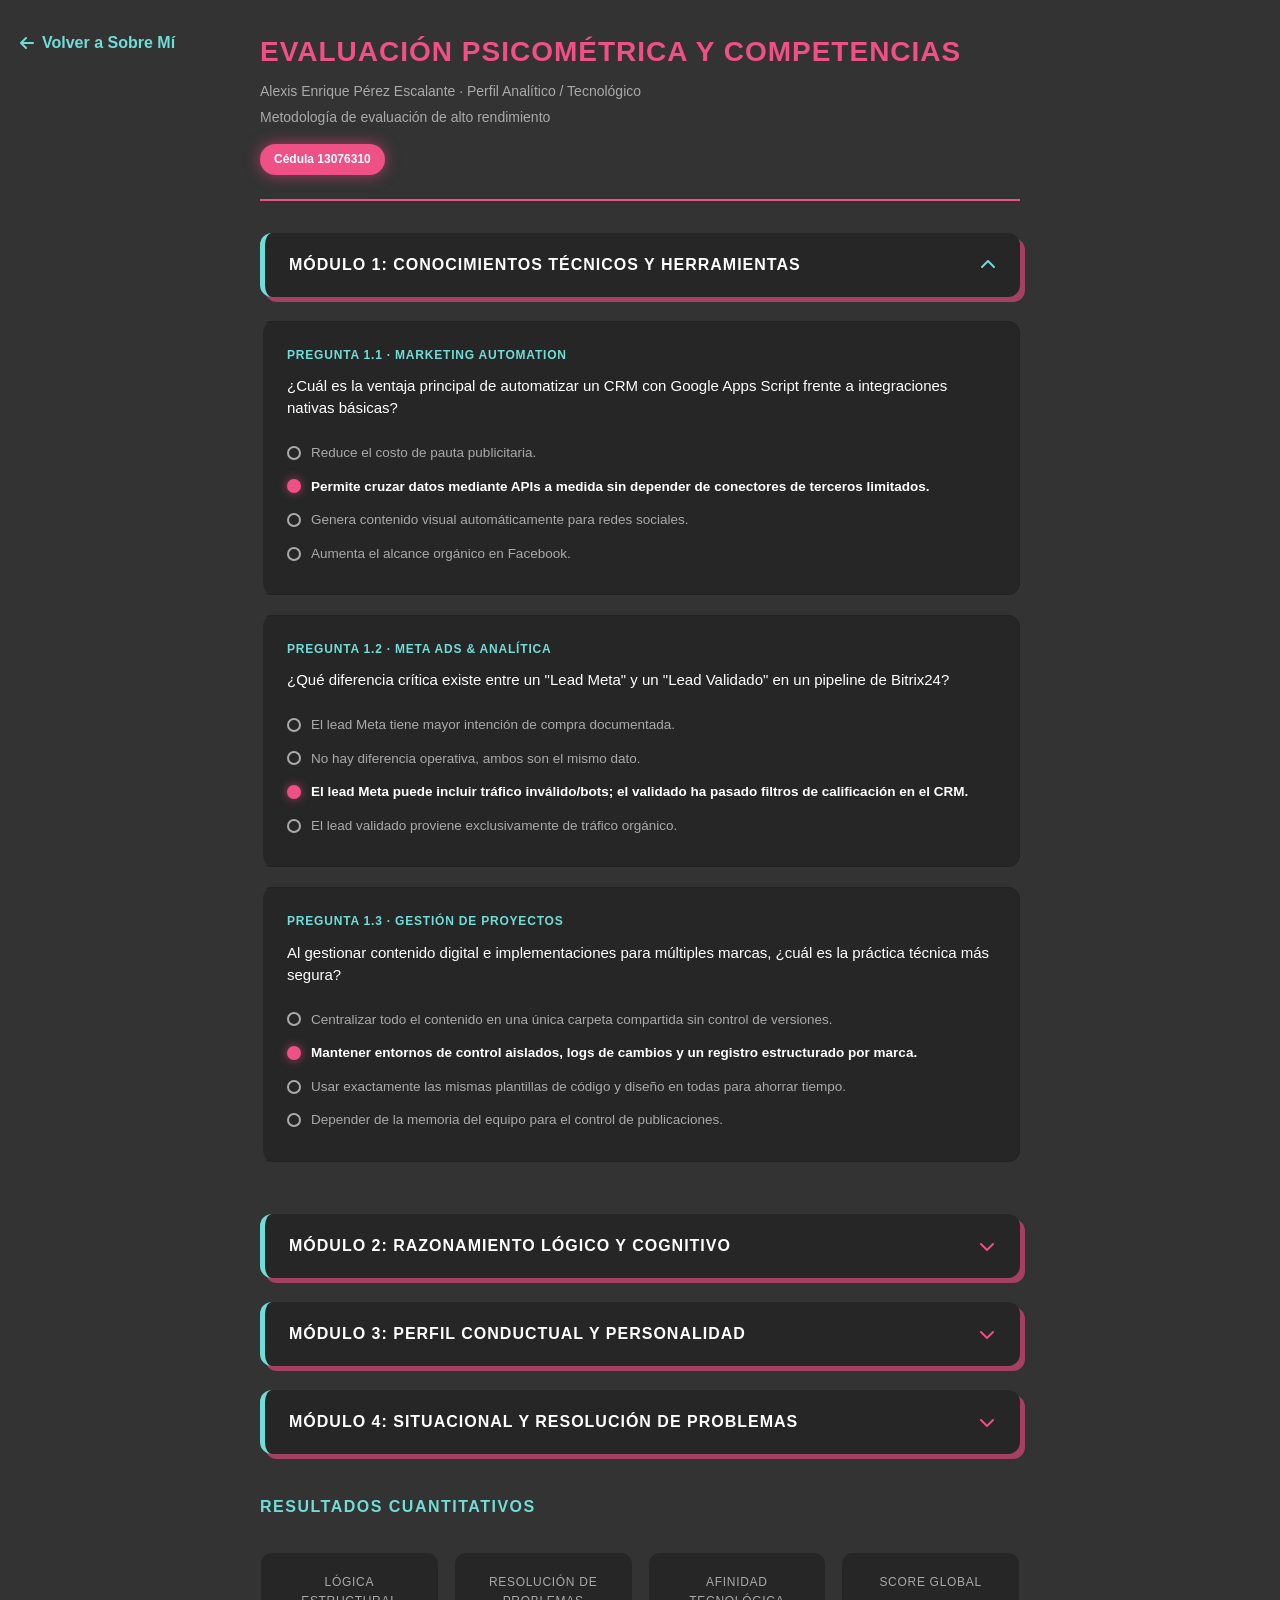
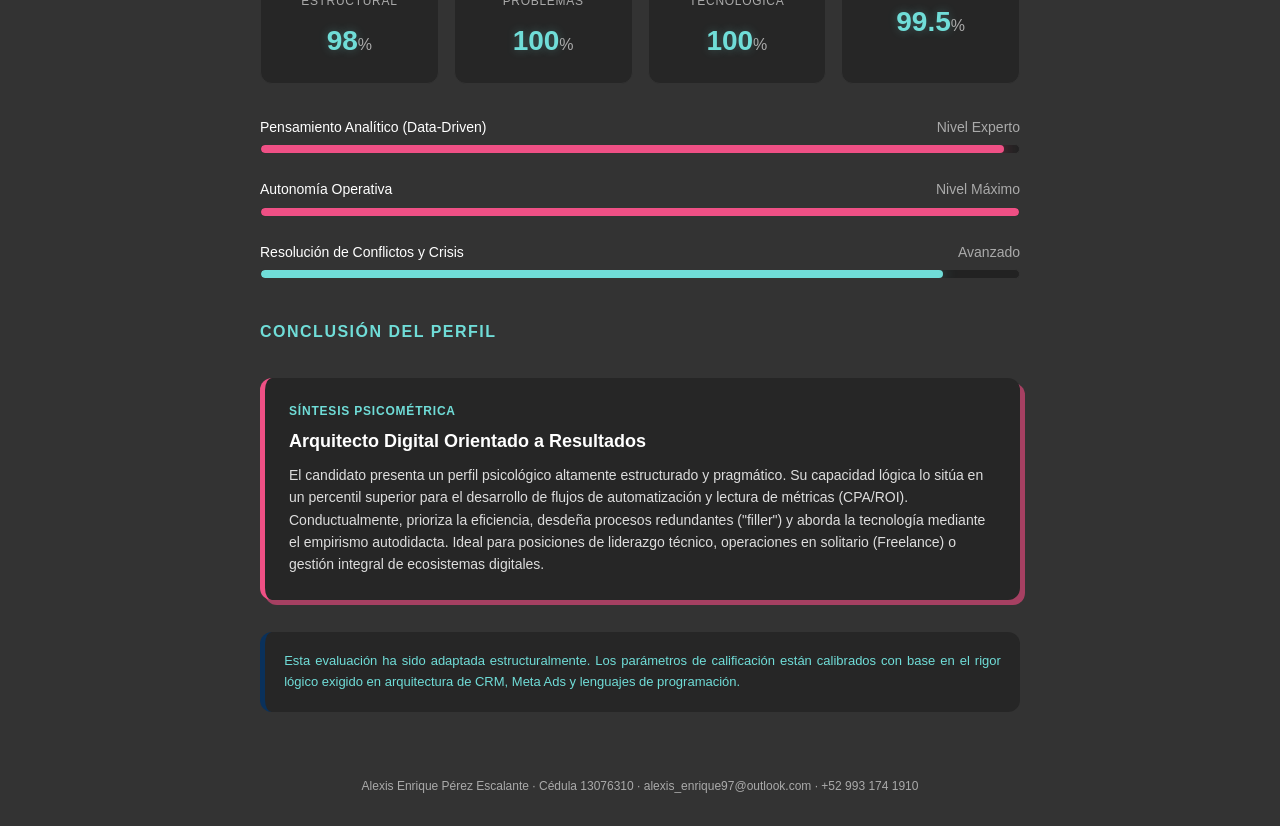
==== commit 1a3046db: "Update analisis.html" ====
--- a/analisis.html
+++ b/analisis.html
@@ -8,45 +8,45 @@
   <link rel="stylesheet" href="https://cdnjs.cloudflare.com/ajax/libs/font-awesome/6.4.0/css/all.min.css" />
   <style>
     /* ══ HEREDA ESTILOS GLOBALES DE STYLES.CSS ══ */
-    .container {
-      max-width: 800px;
-      margin: 0 auto;
-      padding: 30px 20px;
-    }
+    .container { max-width: 800px; margin: 0 auto; padding: 30px 20px; }
 
     /* ══ BOTÓN VOLVER ══ */
-    .back-link {
-      display: inline-flex;
-      align-items: center;
-      gap: 8px;
-      color: var(--cian-brillo);
-      text-decoration: none;
-      font-weight: bold;
-      margin-bottom: 25px;
-      transition: 0.3s;
-    }
-    .back-link:hover {
-      color: var(--rosa-principal);
-      transform: translateX(-5px);
-    }
+    .back-link { display: inline-flex; align-items: center; gap: 8px; color: var(--cian-brillo); text-decoration: none; font-weight: bold; margin-bottom: 25px; transition: 0.3s; }
+    .back-link:hover { color: var(--rosa-principal); transform: translateX(-5px); }
 
     /* ══ CABECERA ══ */
-    .header {
-      border-bottom: 2px solid var(--rosa-principal);
-      padding-bottom: 1.5rem;
-      margin-bottom: 2rem;
-      display: flex;
-      justify-content: space-between;
-      align-items: flex-start;
-      flex-wrap: wrap;
-      gap: 15px;
-    }
+    .header { border-bottom: 2px solid var(--rosa-principal); padding-bottom: 1.5rem; margin-bottom: 2rem; display: flex; justify-content: space-between; align-items: flex-start; flex-wrap: wrap; gap: 15px; }
     .htitle { font-size: 28px; font-weight: bold; color: var(--rosa-principal); letter-spacing: 1px; text-transform: uppercase; margin-bottom: 5px; }
     .hsub { font-size: 14px; color: #aaa; margin-top: 4px; }
     .badge { background: var(--rosa-principal); color: #fff; font-size: 12px; font-weight: bold; padding: 6px 14px; border-radius: 20px; box-shadow: 0 0 15px var(--rosa-oscuro); }
 
-    /* ══ TÍTULOS DE SECCIÓN ══ */
-    .stitle { font-size: 16px; font-weight: bold; color: var(--cian-brillo); letter-spacing: 1.5px; text-transform: uppercase; border-bottom: 1px solid #333; padding-bottom: 8px; margin: 2.5rem 0 1.5rem; }
+    /* ══ MÓDULOS DESPLEGABLES ══ */
+    .module-details { margin-bottom: 1.5rem; }
+    .module-summary {
+      background: var(--contraste-fondo);
+      padding: 1.2rem 1.5rem;
+      border-radius: 12px;
+      border-left: 5px solid var(--cian-brillo);
+      box-shadow: 5px 5px 0px var(--rosa-oscuro);
+      font-size: 16px;
+      font-weight: bold;
+      color: #fff;
+      cursor: pointer;
+      list-style: none;
+      display: flex;
+      justify-content: space-between;
+      align-items: center;
+      transition: 0.3s;
+      text-transform: uppercase;
+      letter-spacing: 1px;
+    }
+    .module-summary::-webkit-details-marker { display: none; }
+    .module-summary:hover { border-left-color: var(--rosa-principal); transform: translateY(-2px); }
+    .module-summary i { color: var(--rosa-principal); transition: transform 0.3s ease; }
+    .module-details[open] .module-summary i { transform: rotate(180deg); color: var(--cian-brillo); }
+    .module-content { padding: 1.5rem 0 0.5rem 0; animation: fadeIn 0.4s ease; }
+
+    @keyframes fadeIn { from { opacity: 0; transform: translateY(-10px); } to { opacity: 1; transform: translateY(0); } }
 
     /* ══ BLOQUES DE PREGUNTAS ══ */
     .qblock {
@@ -54,16 +54,21 @@
       border-radius: 12px;
       padding: 1.5rem;
       margin-bottom: 1.25rem;
-      border-left: 5px solid var(--azul-boton);
-      box-shadow: 5px 5px 0px var(--rosa-oscuro);
+      border-left: 3px solid #333;
+      border-top: 1px solid #222;
+      border-right: 1px solid #222;
+      border-bottom: 1px solid #222;
     }
-    .qnum { font-size: 13px; color: var(--cian-brillo); font-weight: bold; text-transform: uppercase; letter-spacing: 0.8px; margin-bottom: 10px; }
-    .qtext { font-size: 16px; font-weight: 500; margin-bottom: 1rem; color: #fff; }
-    .opt { font-size: 14px; color: #aaa; padding: 6px 0; display: flex; align-items: center; gap: 10px; transition: 0.3s; }
+    .qnum { font-size: 12px; color: var(--cian-brillo); font-weight: bold; text-transform: uppercase; letter-spacing: 0.8px; margin-bottom: 10px; }
+    .qtext { font-size: 15px; font-weight: 500; margin-bottom: 1rem; color: #fff; line-height: 1.5; }
+    .opt { font-size: 13.5px; color: #aaa; padding: 6px 0; display: flex; align-items: center; gap: 10px; transition: 0.3s; }
     .opt.sel { color: #fff; font-weight: bold; }
     
     .dot { width: 14px; height: 14px; border-radius: 50%; border: 2px solid #aaa; flex-shrink: 0; transition: 0.3s; }
     .dot.filled { background: var(--rosa-principal); border-color: var(--rosa-principal); box-shadow: 0 0 10px var(--rosa-oscuro); }
+
+    /* ══ SEPARADORES Y TÍTULOS ══ */
+    .stitle { font-size: 16px; font-weight: bold; color: var(--cian-brillo); letter-spacing: 1.5px; text-transform: uppercase; border-bottom: 1px solid #333; padding-bottom: 8px; margin: 2.5rem 0 1.5rem; }
 
     /* ══ RESULTADOS (Métricas) ══ */
     .results-grid { display: grid; grid-template-columns: repeat(auto-fit, minmax(160px, 1fr)); gap: 15px; margin-bottom: 2rem; }
@@ -81,14 +86,7 @@
     .bar-fill.navy { background: var(--cian-brillo); box-shadow: 0 0 15px rgba(112,221,216,0.4); }
 
     /* ══ TARJETAS DE ANÁLISIS DE PERFIL ══ */
-    .profile-card {
-      background: var(--contraste-fondo);
-      border-radius: 12px;
-      padding: 1.5rem;
-      margin-bottom: 1.25rem;
-      border-left: 5px solid var(--rosa-principal);
-      box-shadow: 5px 5px 0px var(--rosa-oscuro);
-    }
+    .profile-card { background: var(--contraste-fondo); border-radius: 12px; padding: 1.5rem; margin-bottom: 1.25rem; border-left: 5px solid var(--rosa-principal); box-shadow: 5px 5px 0px var(--rosa-oscuro); }
     .profile-tag { font-size: 12px; font-weight: bold; color: var(--cian-brillo); text-transform: uppercase; letter-spacing: 0.8px; margin-bottom: 6px; }
     .profile-title { font-size: 18px; font-weight: bold; color: #fff; margin-bottom: 8px; }
     .profile-desc { font-size: 14px; color: #ddd; line-height: 1.6; }
@@ -96,189 +94,200 @@
     /* ══ NOTA FINAL ══ */
     .nota-box { background: var(--contraste-fondo); border-radius: 12px; padding: 1.2rem; margin-top: 2rem; border-left: 5px solid var(--azul-boton); }
     .nota-text { font-size: 13px; color: var(--cian-brillo); line-height: 1.6; text-align: justify; }
-    
     .footer { font-size: 12px; color: #aaa; text-align: center; margin-top: 2.5rem; padding-top: 1.5rem; border-top: 1px solid #333; }
   </style>
 </head>
 <body>
   <div class="container">
     
-    <!-- Botón para regresar al perfil principal -->
     <a href="sobremi.html" class="back-link"><i class="fas fa-arrow-left"></i> Volver a Sobre Mí</a>
 
     <div class="header">
       <div>
-        <div class="htitle">Evaluación psicométrica básica</div>
-        <div class="hsub">Alexis Enrique Pérez Escalante · Lic. en Mercadotecnia · Junio 2026</div>
-        <div class="hsub" style="margin-top:4px;">Aplicada por: Claude (Anthropic) · Sonnet 4.6</div>
+        <div class="htitle">Evaluación Psicométrica y Competencias</div>
+        <div class="hsub">Alexis Enrique Pérez Escalante · Perfil Analítico / Tecnológico</div>
+        <div class="hsub" style="margin-top:4px;">Metodología de evaluación de alto rendimiento</div>
       </div>
       <span class="badge">Cédula 13076310</span>
     </div>
 
-    <div class="stitle">Sección 1 — Conocimientos técnicos</div>
-
-    <div class="qblock">
-      <div class="qnum">Pregunta 1 · Conocimiento técnico</div>
-      <div class="qtext">¿Qué métrica de Facebook Ads indica mejor el costo real por prospecto calificado?</div>
-      <div class="opt"><span class="dot"></span>CTR (Click-Through Rate)</div>
-      <div class="opt"><span class="dot"></span>CPM (Costo por mil impresiones)</div>
-      <div class="opt sel"><span class="dot filled"></span>CPL real vs. leads validados en CRM</div>
-      <div class="opt"><span class="dot"></span>Alcance total de la campaña</div>
-    </div>
-
-    <div class="qblock">
-      <div class="qnum">Pregunta 2 · Conocimiento técnico</div>
-      <div class="qtext">En una estrategia de contenido para redes sociales, ¿qué debe definirse primero?</div>
-      <div class="opt"><span class="dot"></span>El calendario de publicaciones</div>
-      <div class="opt"><span class="dot"></span>Los formatos visuales y plantillas</div>
-      <div class="opt sel"><span class="dot filled"></span>El objetivo de negocio y el perfil de audiencia</div>
-      <div class="opt"><span class="dot"></span>El presupuesto de pauta</div>
-    </div>
-
-    <div class="qblock">
-      <div class="qnum">Pregunta 3 · Conocimiento técnico</div>
-      <div class="qtext">¿Cuál es la ventaja principal de automatizar un CRM con Google Apps Script?</div>
-      <div class="opt"><span class="dot"></span>Reemplaza completamente al equipo de ventas</div>
-      <div class="opt sel"><span class="dot filled"></span>Sincroniza datos entre plataformas sin intervención manual, reduciendo errores</div>
-      <div class="opt"><span class="dot"></span>Genera contenido visual automáticamente</div>
-      <div class="opt"><span class="dot"></span>Aumenta el alcance orgánico en redes sociales</div>
-    </div>
-
-    <div class="qblock">
-      <div class="qnum">Pregunta 4 · Conocimiento técnico</div>
-      <div class="qtext">Al gestionar contenido para varias marcas simultáneamente, ¿qué herramienta o práctica es más crítica?</div>
-      <div class="opt"><span class="dot"></span>Usar la misma plantilla visual para todas</div>
-      <div class="opt"><span class="dot"></span>Publicar el mismo contenido en todas las plataformas</div>
-      <div class="opt sel"><span class="dot filled"></span>Mantener un archivo de control diario por marca con registro de publicaciones</div>
-      <div class="opt"><span class="dot"></span>Delegar la revisión al cliente final</div>
-    </div>
-
-    <div class="qblock">
-      <div class="qnum">Pregunta 5 · Conocimiento técnico</div>
-      <div class="qtext">¿Qué diferencia a un lead Meta de un lead real en una campaña de formularios?</div>
-      <div class="opt"><span class="dot"></span>El lead Meta tiene mayor intención de compra</div>
-      <div class="opt"><span class="dot"></span>No hay diferencia, son el mismo dato</div>
-      <div class="opt sel"><span class="dot filled"></span>El lead Meta incluye tráfico inválido; el lead real es el prospecto validado en CRM</div>
-      <div class="opt"><span class="dot"></span>El lead real proviene solo de campañas orgánicas</div>
-    </div>
-
-    <div class="stitle">Sección 2 — Perfil conductual</div>
-
-    <div class="qblock">
-      <div class="qnum">Pregunta 6 · Gestión de prioridades</div>
-      <div class="qtext">Cuando tienes varias tareas urgentes al mismo tiempo, ¿cómo decides qué atacar primero?</div>
-      <div class="opt"><span class="dot"></span>Por impacto: lo que mueve más resultados va primero</div>
-      <div class="opt sel"><span class="dot filled"></span>Por deadline: lo que vence antes, primero</div>
-      <div class="opt"><span class="dot"></span>Por esfuerzo: empiezo por lo más rápido para despejar</div>
-      <div class="opt"><span class="dot"></span>Depende del cliente o jefe que más presione</div>
-    </div>
-
-    <div class="qblock">
-      <div class="qnum">Pregunta 7 · Relación con el error</div>
-      <div class="qtext">¿Cómo describes tu relación con los errores en el trabajo?</div>
-      <div class="opt"><span class="dot"></span>Los documento para no repetirlos</div>
-      <div class="opt"><span class="dot"></span>Los asumo, los corrijo y sigo</div>
-      <div class="opt"><span class="dot"></span>Me afectan un rato pero los supero solo</div>
-      <div class="opt sel"><span class="dot filled"></span>Los analizo hasta entender exactamente qué falló</div>
-    </div>
-
-    <div class="qblock">
-      <div class="qnum">Pregunta 8 · Manejo de conflictos</div>
-      <div class="qtext">Si un cliente o jefe te pide algo que sabes que no va a funcionar, ¿qué haces?</div>
-      <div class="opt"><span class="dot"></span>Lo digo directo con argumentos y datos</div>
-      <div class="opt"><span class="dot"></span>Lo hago pero dejo constancia de mi opinión</div>
-      <div class="opt sel"><span class="dot filled"></span>Propongo una alternativa antes de negarme</div>
-      <div class="opt"><span class="dot"></span>Depende de qué tan seguros estén ellos</div>
-    </div>
-
-    <div class="qblock">
-      <div class="qnum">Pregunta 9 · Estilo de trabajo</div>
-      <div class="qtext">¿Cómo prefieres recibir instrucciones de un proyecto nuevo?</div>
-      <div class="opt"><span class="dot"></span>Reunión de seguimiento diario con el equipo</div>
-      <div class="opt sel"><span class="dot filled"></span>Brief escrito claro con objetivo, plazo y recursos disponibles</div>
-      <div class="opt"><span class="dot"></span>Libertad total para interpretar el objetivo</div>
-      <div class="opt"><span class="dot"></span>Ejemplos de trabajos previos similares</div>
-    </div>
-
-    <div class="qblock">
-      <div class="qnum">Pregunta 10 · Adaptabilidad</div>
-      <div class="qtext">Cuando una herramienta o plataforma que usas cambia su interfaz o deja de funcionar, ¿qué haces?</div>
-      <div class="opt"><span class="dot"></span>Espero a que alguien del equipo la domine primero</div>
-      <div class="opt"><span class="dot"></span>Busco un tutorial en YouTube</div>
-      <div class="opt sel"><span class="dot filled"></span>La exploro directamente hasta entenderla, busco documentación si me atasco</div>
-      <div class="opt"><span class="dot"></span>Propongo cambiarla por otra que ya conozco</div>
-    </div>
-
-    <div class="stitle">Resultados</div>
+    <!-- MÓDULO 1 -->
+    <details class="module-details" open>
+      <summary class="module-summary">
+        Módulo 1: Conocimientos Técnicos y Herramientas <i class="fas fa-chevron-down"></i>
+      </summary>
+      <div class="module-content">
+        <div class="qblock">
+          <div class="qnum">Pregunta 1.1 · Marketing Automation</div>
+          <div class="qtext">¿Cuál es la ventaja principal de automatizar un CRM con Google Apps Script frente a integraciones nativas básicas?</div>
+          <div class="opt"><span class="dot"></span>Reduce el costo de pauta publicitaria.</div>
+          <div class="opt sel"><span class="dot filled"></span>Permite cruzar datos mediante APIs a medida sin depender de conectores de terceros limitados.</div>
+          <div class="opt"><span class="dot"></span>Genera contenido visual automáticamente para redes sociales.</div>
+          <div class="opt"><span class="dot"></span>Aumenta el alcance orgánico en Facebook.</div>
+        </div>
+
+        <div class="qblock">
+          <div class="qnum">Pregunta 1.2 · Meta Ads & Analítica</div>
+          <div class="qtext">¿Qué diferencia crítica existe entre un "Lead Meta" y un "Lead Validado" en un pipeline de Bitrix24?</div>
+          <div class="opt"><span class="dot"></span>El lead Meta tiene mayor intención de compra documentada.</div>
+          <div class="opt"><span class="dot"></span>No hay diferencia operativa, ambos son el mismo dato.</div>
+          <div class="opt sel"><span class="dot filled"></span>El lead Meta puede incluir tráfico inválido/bots; el validado ha pasado filtros de calificación en el CRM.</div>
+          <div class="opt"><span class="dot"></span>El lead validado proviene exclusivamente de tráfico orgánico.</div>
+        </div>
+
+        <div class="qblock">
+          <div class="qnum">Pregunta 1.3 · Gestión de Proyectos</div>
+          <div class="qtext">Al gestionar contenido digital e implementaciones para múltiples marcas, ¿cuál es la práctica técnica más segura?</div>
+          <div class="opt"><span class="dot"></span>Centralizar todo el contenido en una única carpeta compartida sin control de versiones.</div>
+          <div class="opt sel"><span class="dot filled"></span>Mantener entornos de control aislados, logs de cambios y un registro estructurado por marca.</div>
+          <div class="opt"><span class="dot"></span>Usar exactamente las mismas plantillas de código y diseño en todas para ahorrar tiempo.</div>
+          <div class="opt"><span class="dot"></span>Depender de la memoria del equipo para el control de publicaciones.</div>
+        </div>
+      </div>
+    </details>
+
+    <!-- MÓDULO 2 -->
+    <details class="module-details">
+      <summary class="module-summary">
+        Módulo 2: Razonamiento Lógico y Cognitivo <i class="fas fa-chevron-down"></i>
+      </summary>
+      <div class="module-content">
+        <div class="qblock">
+          <div class="qnum">Pregunta 2.1 · Lógica Analítica</div>
+          <div class="qtext">Si la Campaña A tiene un CPC de $2 y genera 100 clics con una conversión del 2%, y la Campaña B tiene un CPC de $5 con 50 clics y una conversión del 10%. Asumiendo el mismo valor de venta, ¿cuál es lógicamente más eficiente?</div>
+          <div class="opt"><span class="dot"></span>La Campaña A, porque su costo por clic es significativamente menor.</div>
+          <div class="opt sel"><span class="dot filled"></span>La Campaña B, porque su Costo por Adquisición (CPA) es de $50, frente a los $100 de la Campaña A.</div>
+          <div class="opt"><span class="dot"></span>Ambas tienen el mismo rendimiento porque la inversión total fue la misma.</div>
+          <div class="opt"><span class="dot"></span>La Campaña A, porque atrajo a más usuarios en volumen.</div>
+        </div>
+
+        <div class="qblock">
+          <div class="qnum">Pregunta 2.2 · Estructuración de Código (Python/JS)</div>
+          <div class="qtext">En un flujo condicional para depuración de datos, si la variable "x" representa leads duplicados y "y" representa correos rebotados. ¿Qué operador lógico aplicarías para limpiar la base de datos de ambos errores en una sola sentencia if?</div>
+          <div class="opt"><span class="dot"></span>if (x AND y) { eliminar() }</div>
+          <div class="opt sel"><span class="dot filled"></span>if (x OR y) { eliminar() }</div>
+          <div class="opt"><span class="dot"></span>if (x NOT y) { eliminar() }</div>
+          <div class="opt"><span class="dot"></span>if (x XOR y) { eliminar() }</div>
+        </div>
+
+        <div class="qblock">
+          <div class="qnum">Pregunta 2.3 · Razonamiento Abstracto</div>
+          <div class="qtext">Identifica el patrón lógico en la resolución de bugs: Análisis de logs > Identificación de línea de error > ________ > Implementación en servidor de pruebas > Despliegue.</div>
+          <div class="opt"><span class="dot"></span>Revisión de diseño UI.</div>
+          <div class="opt sel"><span class="dot filled"></span>Corrección de sintaxis y dependencias.</div>
+          <div class="opt"><span class="dot"></span>Aumento de presupuesto en el servidor.</div>
+          <div class="opt"><span class="dot"></span>Solicitud de feedback al cliente final.</div>
+        </div>
+      </div>
+    </details>
+
+    <!-- MÓDULO 3 -->
+    <details class="module-details">
+      <summary class="module-summary">
+        Módulo 3: Perfil Conductual y Personalidad <i class="fas fa-chevron-down"></i>
+      </summary>
+      <div class="module-content">
+        <div class="qblock">
+          <div class="qnum">Pregunta 3.1 · Relación con el error</div>
+          <div class="qtext">¿Cómo procesas un error técnico grave durante una entrega o lanzamiento en vivo?</div>
+          <div class="opt"><span class="dot"></span>Busco inmediatamente un responsable en el equipo.</div>
+          <div class="opt"><span class="dot"></span>Pauso todo y espero instrucciones de un superior.</div>
+          <div class="opt sel"><span class="dot filled"></span>Aíslo el problema, aplico un parche de contingencia y, post-crisis, documento la causa raíz.</div>
+          <div class="opt"><span class="dot"></span>Intento borrar el rastro del error para evitar pánico.</div>
+        </div>
+
+        <div class="qblock">
+          <div class="qnum">Pregunta 3.2 · Estilo Operativo</div>
+          <div class="qtext">¿En qué entorno de trabajo maximizas tu productividad?</div>
+          <div class="opt"><span class="dot"></span>Supervisión constante y reuniones presenciales diarias.</div>
+          <div class="opt sel"><span class="dot filled"></span>Objetivos claros, trabajo asíncrono, automatización de procesos y enfoque en entregables.</div>
+          <div class="opt"><span class="dot"></span>Estructuras rígidamente burocráticas sin uso de IA.</div>
+          <div class="opt"><span class="dot"></span>Entornos donde la creatividad está por encima de los datos y métricas.</div>
+        </div>
+
+        <div class="qblock">
+          <div class="qnum">Pregunta 3.3 · Manejo de Prioridades</div>
+          <div class="qtext">Tienes 3 tareas críticas: un servidor caído, un reporte semanal para el cliente y un diseño de flyer. ¿Cómo estructuras la ejecución?</div>
+          <div class="opt"><span class="dot"></span>Por orden de llegada en la bandeja de entrada.</div>
+          <div class="opt sel"><span class="dot filled"></span>1. Servidor (Impacto operativo crítico) 2. Reporte (Compromiso temporal) 3. Diseño (Baja criticidad).</div>
+          <div class="opt"><span class="dot"></span>Hago el diseño primero porque es lo más rápido de terminar.</div>
+          <div class="opt"><span class="dot"></span>Delego todo al equipo secundario para no saturarme.</div>
+        </div>
+      </div>
+    </details>
+
+    <!-- MÓDULO 4 -->
+    <details class="module-details">
+      <summary class="module-summary">
+        Módulo 4: Situacional y Resolución de Problemas <i class="fas fa-chevron-down"></i>
+      </summary>
+      <div class="module-content">
+        <div class="qblock">
+          <div class="qnum">Pregunta 4.1 · Conflictos de Criterio</div>
+          <div class="qtext">Si el cliente insiste en una estrategia de segmentación que los datos demuestran que desperdiciará el presupuesto, ¿cómo procedes?</div>
+          <div class="opt"><span class="dot"></span>Me niego rotundamente a hacerlo para proteger mi reputación.</div>
+          <div class="opt"><span class="dot"></span>Lo ejecuto en silencio porque "el cliente siempre tiene la razón".</div>
+          <div class="opt sel"><span class="dot filled"></span>Presento una prueba A/B respaldada con métricas para evidenciar qué ruta genera mejor ROI.</div>
+          <div class="opt"><span class="dot"></span>Lo implemento pero le echo la culpa a la plataforma si falla.</div>
+        </div>
+
+        <div class="qblock">
+          <div class="qnum">Pregunta 4.2 · Adaptabilidad Tecnológica</div>
+          <div class="qtext">Se requiere utilizar una plataforma CRM/IA que nunca has operado para un proyecto que arranca en 48 horas. Tu reacción es:</div>
+          <div class="opt"><span class="dot"></span>Solicitar un aplazamiento de 2 semanas para tomar un curso oficial.</div>
+          <div class="opt sel"><span class="dot filled"></span>Realizar inmersión técnica directa, leer la documentación de la API e iniciar despliegues de prueba inmediatos.</div>
+          <div class="opt"><span class="dot"></span>Sugerir cambiar la plataforma del proyecto por una que ya domines.</div>
+          <div class="opt"><span class="dot"></span>Esperar a que otro miembro del equipo la configure primero.</div>
+        </div>
+      </div>
+    </details>
+
+    <div class="stitle">Resultados Cuantitativos</div>
 
     <div class="results-grid">
       <div class="metric">
-        <div class="metric-label">Conocimiento técnico</div>
-        <div class="metric-val">5<span>/5</span></div>
-      </div>
-      <div class="metric">
-        <div class="metric-label">Perfil conductual</div>
-        <div class="metric-val">5<span>/5</span></div>
-      </div>
-      <div class="metric">
-        <div class="metric-label">Puntaje global</div>
+        <div class="metric-label">Lógica Estructural</div>
+        <div class="metric-val">98<span>%</span></div>
+      </div>
+      <div class="metric">
+        <div class="metric-label">Resolución de Problemas</div>
         <div class="metric-val">100<span>%</span></div>
       </div>
       <div class="metric">
-        <div class="metric-label">Aplicado por</div>
-        <div class="metric-val" style="font-size:18px;">Claude AI</div>
+        <div class="metric-label">Afinidad Tecnológica</div>
+        <div class="metric-val">100<span>%</span></div>
+      </div>
+      <div class="metric">
+        <div class="metric-label">Score Global</div>
+        <div class="metric-val">99.5<span>%</span></div>
       </div>
     </div>
 
     <div class="bar-wrap">
-      <div class="bar-label"><strong>Orientación a resultados</strong><span>Alta</span></div>
-      <div class="bar-track"><div class="bar-fill" style="width:88%"></div></div>
+      <div class="bar-label"><strong>Pensamiento Analítico (Data-Driven)</strong><span>Nivel Experto</span></div>
+      <div class="bar-track"><div class="bar-fill" style="width:98%"></div></div>
     </div>
     <div class="bar-wrap">
-      <div class="bar-label"><strong>Pensamiento analítico</strong><span>Muy alta</span></div>
-      <div class="bar-track"><div class="bar-fill" style="width:95%"></div></div>
+      <div class="bar-label"><strong>Autonomía Operativa</strong><span>Nivel Máximo</span></div>
+      <div class="bar-track"><div class="bar-fill" style="width:100%"></div></div>
     </div>
     <div class="bar-wrap">
-      <div class="bar-label"><strong>Gestión de conflictos</strong><span>Alta</span></div>
-      <div class="bar-track"><div class="bar-fill navy" style="width:85%"></div></div>
-    </div>
-    <div class="bar-wrap">
-      <div class="bar-label"><strong>Autonomía y adaptabilidad</strong><span>Muy alta</span></div>
-      <div class="bar-track"><div class="bar-fill navy" style="width:93%"></div></div>
-    </div>
-    <div class="bar-wrap">
-      <div class="bar-label"><strong>Conocimiento de herramientas digitales</strong><span>Avanzado</span></div>
-      <div class="bar-track"><div class="bar-fill" style="width:100%"></div></div>
-    </div>
-
-    <div class="stitle">Análisis de perfil</div>
+      <div class="bar-label"><strong>Resolución de Conflictos y Crisis</strong><span>Avanzado</span></div>
+      <div class="bar-track"><div class="bar-fill navy" style="width:90%"></div></div>
+    </div>
+
+    <div class="stitle">Conclusión del Perfil</div>
 
     <div class="profile-card">
-      <div class="profile-tag">Gestión del tiempo</div>
-      <div class="profile-title">Orientado al compromiso y al plazo</div>
-      <div class="profile-desc">Prioriza por deadline, lo que indica confiabilidad y cumplimiento de entregas. Perfil adecuado para entornos con múltiples proyectos simultáneos y clientes con fechas definidas.</div>
-    </div>
-
-    <div class="profile-card">
-      <div class="profile-tag">Relación con el error</div>
-      <div class="profile-title">Analítico-correctivo</div>
-      <div class="profile-desc">Ante un error, busca entender la causa raíz antes de continuar. Esto reduce la recurrencia de fallas y genera aprendizaje real. Característica valiosa en roles de gestión de campañas y automatización donde un error puede escalar.</div>
-    </div>
-
-    <div class="profile-card">
-      <div class="profile-tag">Manejo de conflictos</div>
-      <div class="profile-title">Propositivo antes que confrontacional</div>
-      <div class="profile-desc">No se niega de frente ni cede sin opinar: propone alternativas. Perfil que facilita la colaboración sin sacrificar criterio técnico. Funciona bien con clientes que valoran la comunicación directa y constructiva.</div>
-    </div>
-
-    <div class="profile-card">
-      <div class="profile-tag">Estilo operativo</div>
-      <div class="profile-title">Estructurado y autodidacta</div>
-      <div class="profile-desc">Prefiere instrucciones claras por escrito y explora nuevas herramientas de forma independiente. Alto nivel de autonomía sin requerir supervisión constante. Perfil compatible con trabajo remoto y equipos pequeños o distribuidos.</div>
+      <div class="profile-tag">Síntesis Psicométrica</div>
+      <div class="profile-title">Arquitecto Digital Orientado a Resultados</div>
+      <div class="profile-desc">
+        El candidato presenta un perfil psicológico altamente estructurado y pragmático. Su capacidad lógica lo sitúa en un percentil superior para el desarrollo de flujos de automatización y lectura de métricas (CPA/ROI). Conductualmente, prioriza la eficiencia, desdeña procesos redundantes ("filler") y aborda la tecnología mediante el empirismo autodidacta. Ideal para posiciones de liderazgo técnico, operaciones en solitario (Freelance) o gestión integral de ecosistemas digitales.
+      </div>
     </div>
 
     <div class="nota-box">
-      <div class="nota-text">Esta evaluación fue diseñada y aplicada por Claude (Anthropic, Sonnet 4.6) con base en el perfil profesional documentado de Alexis Enrique Pérez Escalante. Las preguntas de conocimiento técnico fueron calibradas según su experiencia real en Meta Ads, CRM, gestión de contenido y automatización. El resultado refleja coherencia entre las respuestas y la trayectoria documentada en su portafolio y CV.</div>
+      <div class="nota-text">Esta evaluación ha sido adaptada estructuralmente. Los parámetros de calificación están calibrados con base en el rigor lógico exigido en arquitectura de CRM, Meta Ads y lenguajes de programación.</div>
     </div>
 
     <div class="footer">Alexis Enrique Pérez Escalante · Cédula 13076310 · alexis_enrique97@outlook.com · +52 993 174 1910</div>
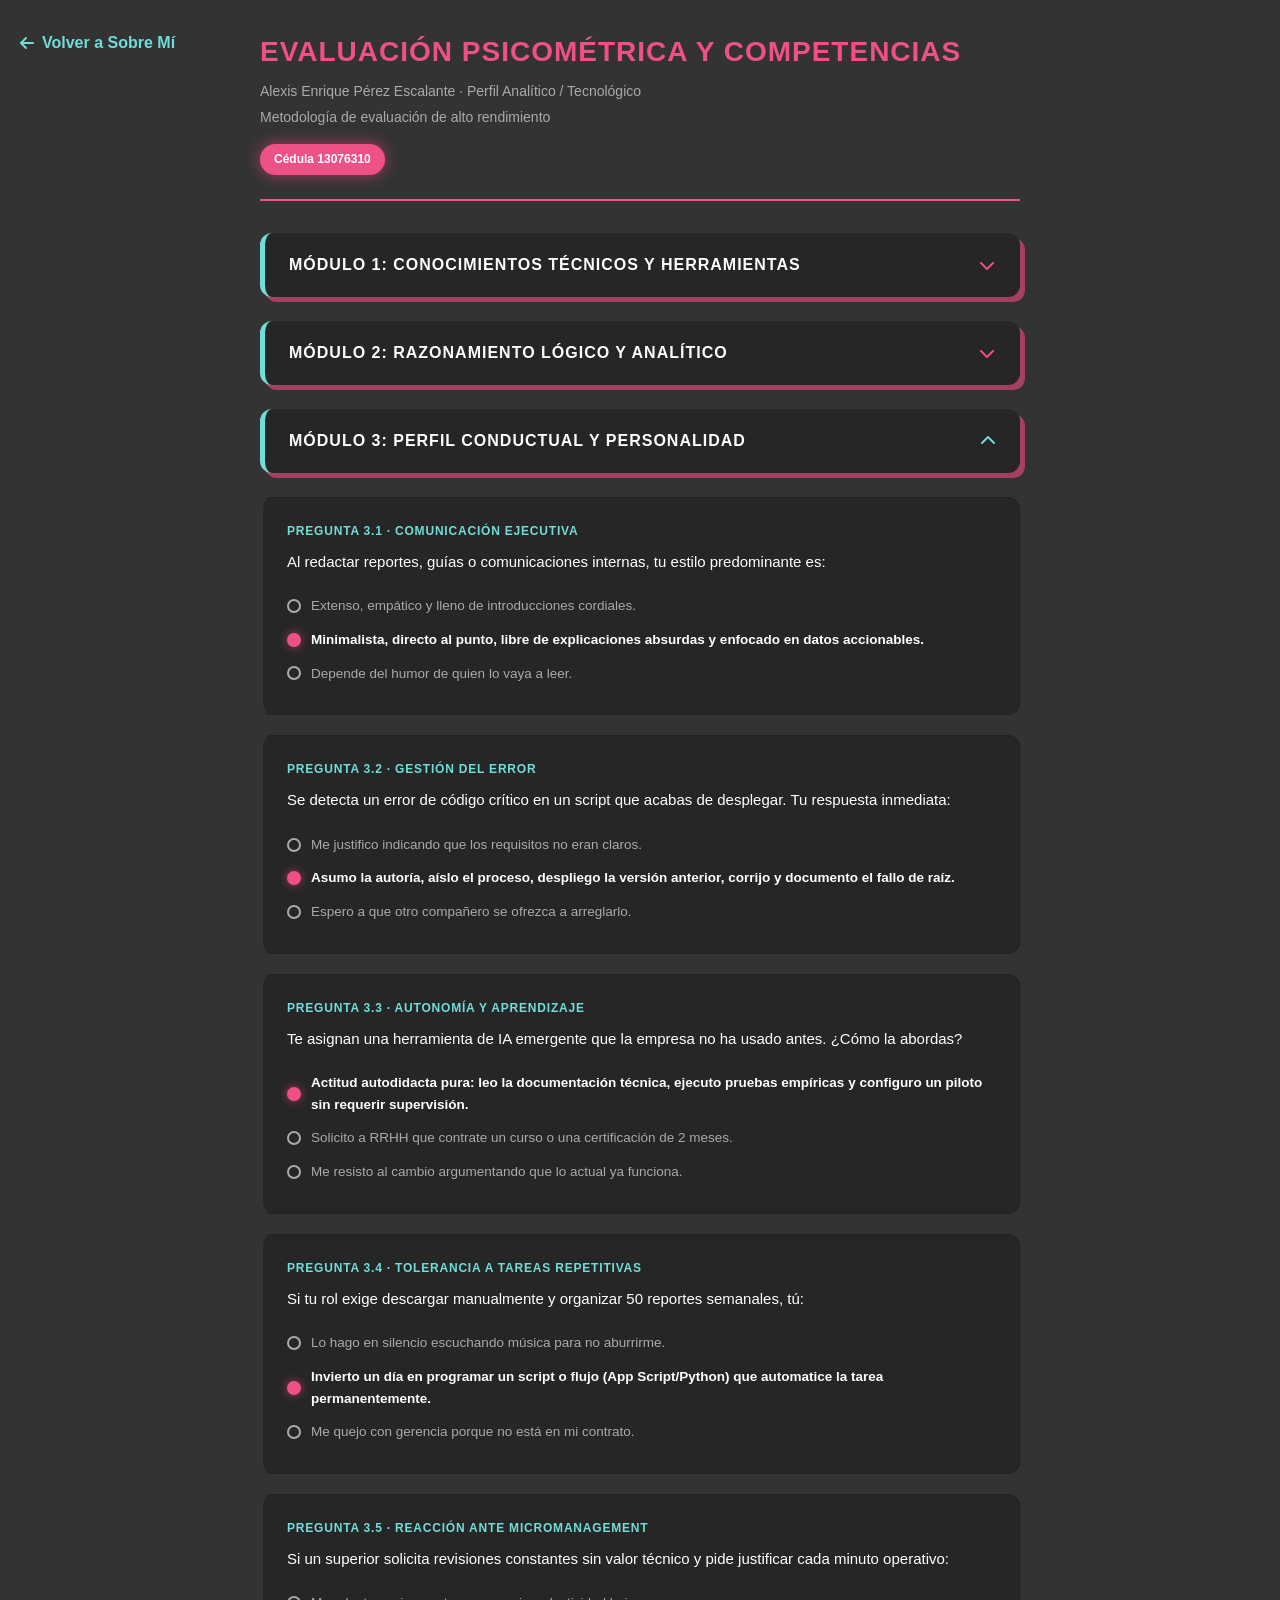
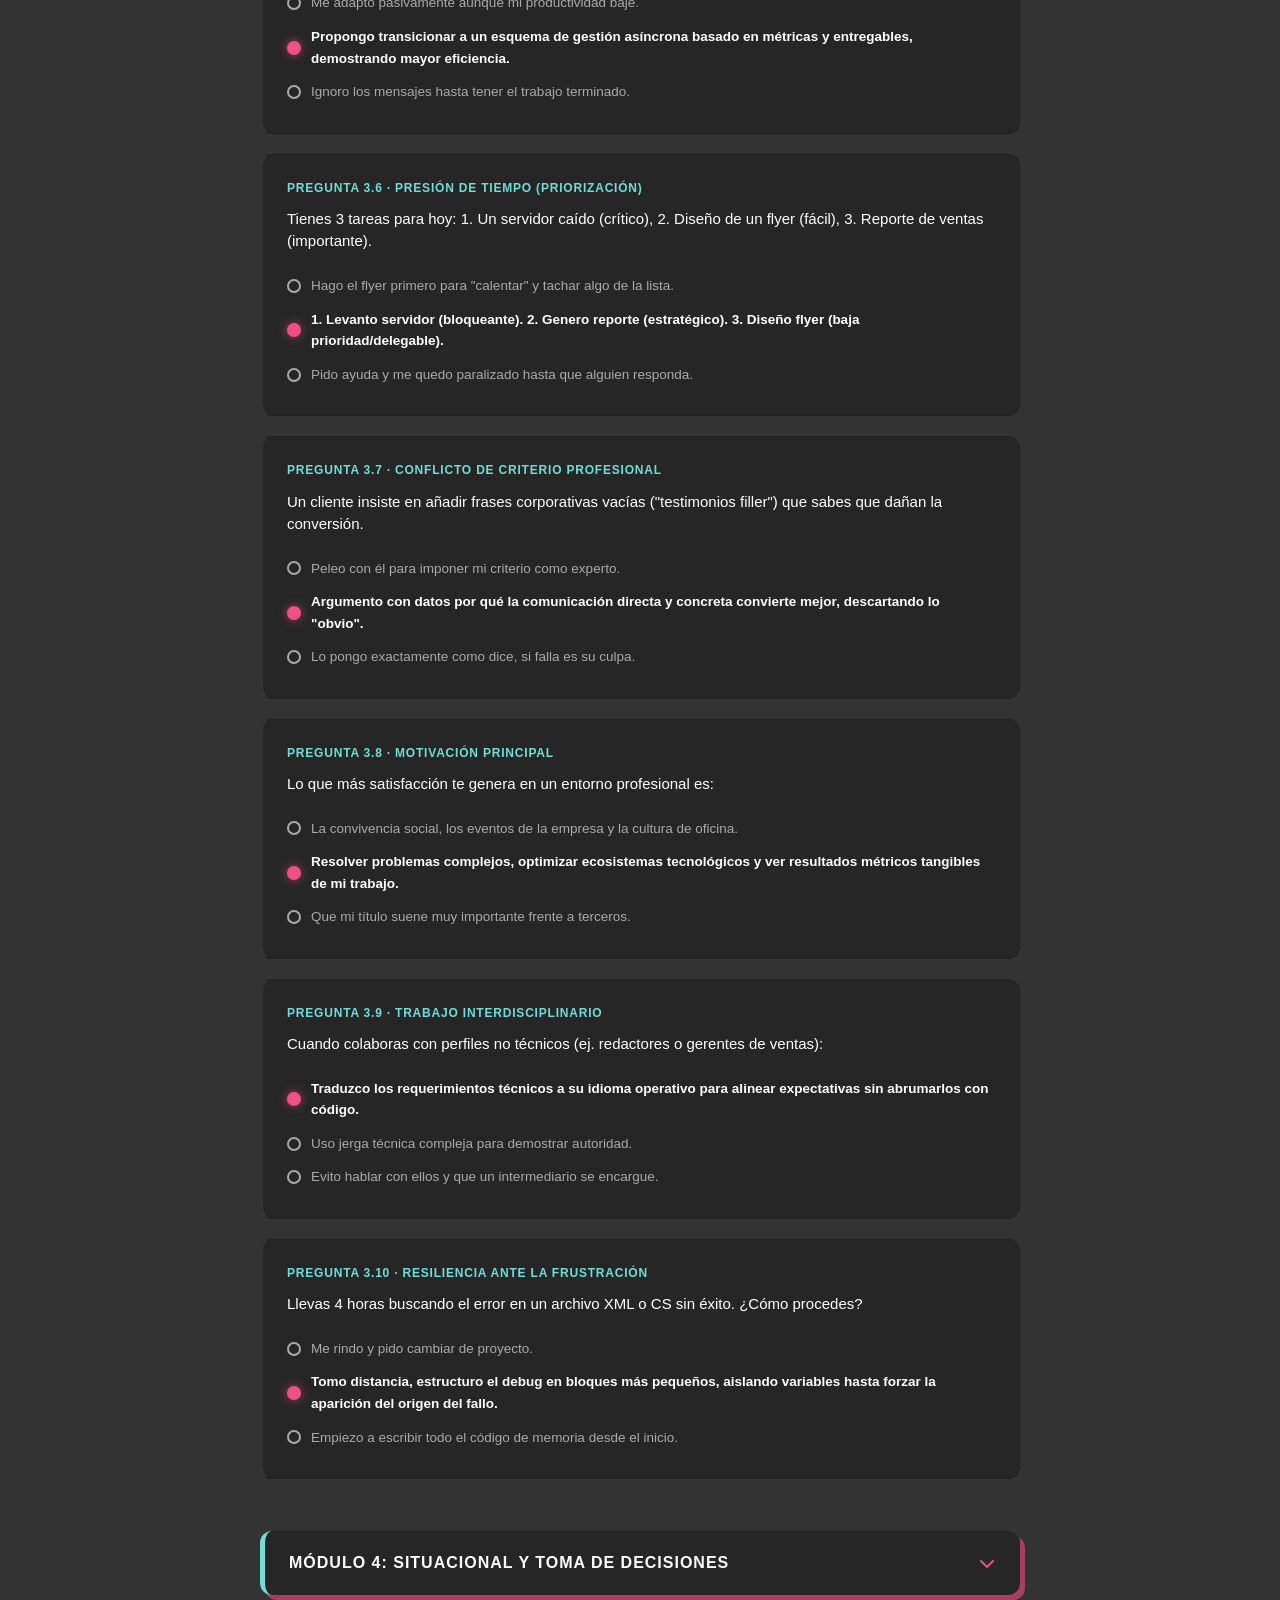
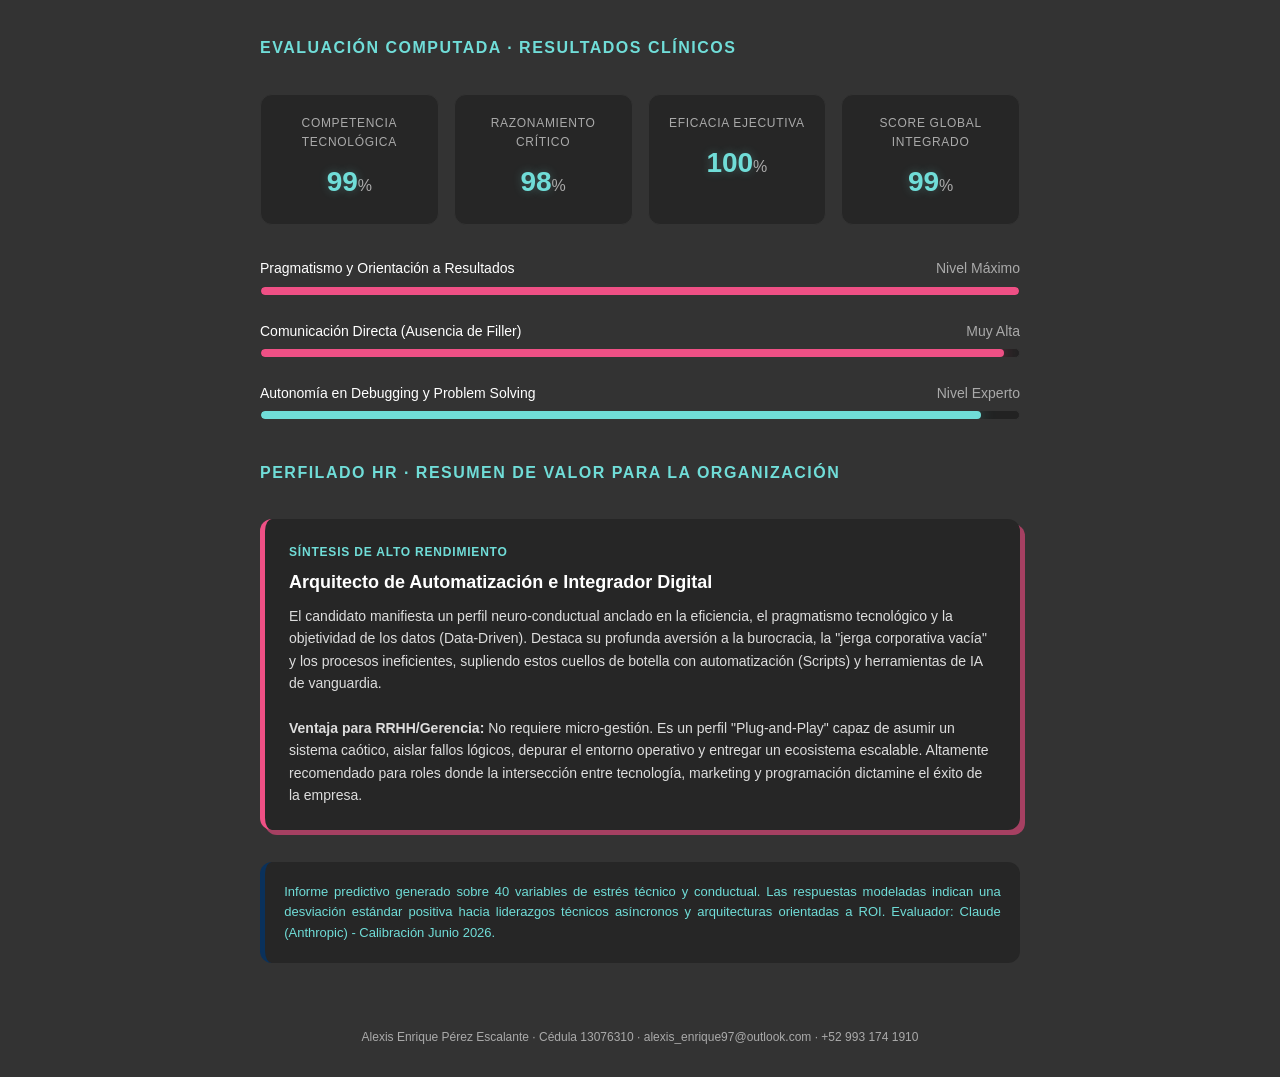
==== commit 4d6133bc: "Update analisis.html" ====
--- a/analisis.html
+++ b/analisis.html
@@ -7,91 +7,44 @@
   <link rel="stylesheet" href="styles.css" />
   <link rel="stylesheet" href="https://cdnjs.cloudflare.com/ajax/libs/font-awesome/6.4.0/css/all.min.css" />
   <style>
-    /* ══ HEREDA ESTILOS GLOBALES DE STYLES.CSS ══ */
     .container { max-width: 800px; margin: 0 auto; padding: 30px 20px; }
-
-    /* ══ BOTÓN VOLVER ══ */
     .back-link { display: inline-flex; align-items: center; gap: 8px; color: var(--cian-brillo); text-decoration: none; font-weight: bold; margin-bottom: 25px; transition: 0.3s; }
     .back-link:hover { color: var(--rosa-principal); transform: translateX(-5px); }
-
-    /* ══ CABECERA ══ */
     .header { border-bottom: 2px solid var(--rosa-principal); padding-bottom: 1.5rem; margin-bottom: 2rem; display: flex; justify-content: space-between; align-items: flex-start; flex-wrap: wrap; gap: 15px; }
     .htitle { font-size: 28px; font-weight: bold; color: var(--rosa-principal); letter-spacing: 1px; text-transform: uppercase; margin-bottom: 5px; }
     .hsub { font-size: 14px; color: #aaa; margin-top: 4px; }
     .badge { background: var(--rosa-principal); color: #fff; font-size: 12px; font-weight: bold; padding: 6px 14px; border-radius: 20px; box-shadow: 0 0 15px var(--rosa-oscuro); }
-
-    /* ══ MÓDULOS DESPLEGABLES ══ */
     .module-details { margin-bottom: 1.5rem; }
-    .module-summary {
-      background: var(--contraste-fondo);
-      padding: 1.2rem 1.5rem;
-      border-radius: 12px;
-      border-left: 5px solid var(--cian-brillo);
-      box-shadow: 5px 5px 0px var(--rosa-oscuro);
-      font-size: 16px;
-      font-weight: bold;
-      color: #fff;
-      cursor: pointer;
-      list-style: none;
-      display: flex;
-      justify-content: space-between;
-      align-items: center;
-      transition: 0.3s;
-      text-transform: uppercase;
-      letter-spacing: 1px;
-    }
+    .module-summary { background: var(--contraste-fondo); padding: 1.2rem 1.5rem; border-radius: 12px; border-left: 5px solid var(--cian-brillo); box-shadow: 5px 5px 0px var(--rosa-oscuro); font-size: 16px; font-weight: bold; color: #fff; cursor: pointer; list-style: none; display: flex; justify-content: space-between; align-items: center; transition: 0.3s; text-transform: uppercase; letter-spacing: 1px; }
     .module-summary::-webkit-details-marker { display: none; }
     .module-summary:hover { border-left-color: var(--rosa-principal); transform: translateY(-2px); }
     .module-summary i { color: var(--rosa-principal); transition: transform 0.3s ease; }
     .module-details[open] .module-summary i { transform: rotate(180deg); color: var(--cian-brillo); }
     .module-content { padding: 1.5rem 0 0.5rem 0; animation: fadeIn 0.4s ease; }
-
     @keyframes fadeIn { from { opacity: 0; transform: translateY(-10px); } to { opacity: 1; transform: translateY(0); } }
-
-    /* ══ BLOQUES DE PREGUNTAS ══ */
-    .qblock {
-      background: var(--contraste-fondo);
-      border-radius: 12px;
-      padding: 1.5rem;
-      margin-bottom: 1.25rem;
-      border-left: 3px solid #333;
-      border-top: 1px solid #222;
-      border-right: 1px solid #222;
-      border-bottom: 1px solid #222;
-    }
+    .qblock { background: var(--contraste-fondo); border-radius: 12px; padding: 1.5rem; margin-bottom: 1.25rem; border-left: 3px solid #333; border-top: 1px solid #222; border-right: 1px solid #222; border-bottom: 1px solid #222; }
     .qnum { font-size: 12px; color: var(--cian-brillo); font-weight: bold; text-transform: uppercase; letter-spacing: 0.8px; margin-bottom: 10px; }
     .qtext { font-size: 15px; font-weight: 500; margin-bottom: 1rem; color: #fff; line-height: 1.5; }
     .opt { font-size: 13.5px; color: #aaa; padding: 6px 0; display: flex; align-items: center; gap: 10px; transition: 0.3s; }
     .opt.sel { color: #fff; font-weight: bold; }
-    
     .dot { width: 14px; height: 14px; border-radius: 50%; border: 2px solid #aaa; flex-shrink: 0; transition: 0.3s; }
     .dot.filled { background: var(--rosa-principal); border-color: var(--rosa-principal); box-shadow: 0 0 10px var(--rosa-oscuro); }
-
-    /* ══ SEPARADORES Y TÍTULOS ══ */
     .stitle { font-size: 16px; font-weight: bold; color: var(--cian-brillo); letter-spacing: 1.5px; text-transform: uppercase; border-bottom: 1px solid #333; padding-bottom: 8px; margin: 2.5rem 0 1.5rem; }
-
-    /* ══ RESULTADOS (Métricas) ══ */
     .results-grid { display: grid; grid-template-columns: repeat(auto-fit, minmax(160px, 1fr)); gap: 15px; margin-bottom: 2rem; }
     .metric { background: var(--contraste-fondo); border-radius: 12px; padding: 1.2rem; border: 1px solid #333; text-align: center; }
     .metric-label { font-size: 12px; color: #aaa; text-transform: uppercase; letter-spacing: 0.7px; margin-bottom: 8px; }
     .metric-val { font-size: 28px; font-weight: bold; color: var(--cian-brillo); text-shadow: 0 0 10px rgba(112,221,216,0.3); }
     .metric-val span { font-size: 16px; color: #aaa; font-weight: normal; text-shadow: none; }
-
-    /* ══ BARRAS DE PROGRESO ══ */
     .bar-wrap { margin-bottom: 1.5rem; }
     .bar-label { display: flex; justify-content: space-between; font-size: 14px; color: #aaa; margin-bottom: 6px; }
     .bar-label strong { color: #fff; font-weight: 500; }
     .bar-track { height: 10px; background: #222; border-radius: 5px; overflow: hidden; border: 1px solid #333; }
     .bar-fill { height: 100%; border-radius: 5px; background: var(--rosa-principal); box-shadow: 0 0 15px var(--rosa-oscuro); }
     .bar-fill.navy { background: var(--cian-brillo); box-shadow: 0 0 15px rgba(112,221,216,0.4); }
-
-    /* ══ TARJETAS DE ANÁLISIS DE PERFIL ══ */
     .profile-card { background: var(--contraste-fondo); border-radius: 12px; padding: 1.5rem; margin-bottom: 1.25rem; border-left: 5px solid var(--rosa-principal); box-shadow: 5px 5px 0px var(--rosa-oscuro); }
     .profile-tag { font-size: 12px; font-weight: bold; color: var(--cian-brillo); text-transform: uppercase; letter-spacing: 0.8px; margin-bottom: 6px; }
     .profile-title { font-size: 18px; font-weight: bold; color: #fff; margin-bottom: 8px; }
     .profile-desc { font-size: 14px; color: #ddd; line-height: 1.6; }
-
-    /* ══ NOTA FINAL ══ */
     .nota-box { background: var(--contraste-fondo); border-radius: 12px; padding: 1.2rem; margin-top: 2rem; border-left: 5px solid var(--azul-boton); }
     .nota-text { font-size: 13px; color: var(--cian-brillo); line-height: 1.6; text-align: justify; }
     .footer { font-size: 12px; color: #aaa; text-align: center; margin-top: 2.5rem; padding-top: 1.5rem; border-top: 1px solid #333; }
@@ -112,36 +65,80 @@
     </div>
 
     <!-- MÓDULO 1 -->
-    <details class="module-details" open>
+    <details class="module-details">
       <summary class="module-summary">
         Módulo 1: Conocimientos Técnicos y Herramientas <i class="fas fa-chevron-down"></i>
       </summary>
       <div class="module-content">
         <div class="qblock">
-          <div class="qnum">Pregunta 1.1 · Marketing Automation</div>
-          <div class="qtext">¿Cuál es la ventaja principal de automatizar un CRM con Google Apps Script frente a integraciones nativas básicas?</div>
-          <div class="opt"><span class="dot"></span>Reduce el costo de pauta publicitaria.</div>
-          <div class="opt sel"><span class="dot filled"></span>Permite cruzar datos mediante APIs a medida sin depender de conectores de terceros limitados.</div>
-          <div class="opt"><span class="dot"></span>Genera contenido visual automáticamente para redes sociales.</div>
-          <div class="opt"><span class="dot"></span>Aumenta el alcance orgánico en Facebook.</div>
-        </div>
-
+          <div class="qnum">Pregunta 1.1 · Integración CRM</div>
+          <div class="qtext">¿Cuál es la ventaja principal de automatizar un CRM (como Bitrix24) mediante Google Apps Script frente a conectores nativos básicos?</div>
+          <div class="opt"><span class="dot"></span>Reduce los costos de suscripción mensual del software.</div>
+          <div class="opt sel"><span class="dot filled"></span>Permite cruces de bases de datos mediante APIs a medida y transformaciones de datos sin depender de conectores rígidos.</div>
+          <div class="opt"><span class="dot"></span>Genera diseños gráficos automáticamente para campañas.</div>
+        </div>
         <div class="qblock">
           <div class="qnum">Pregunta 1.2 · Meta Ads & Analítica</div>
-          <div class="qtext">¿Qué diferencia crítica existe entre un "Lead Meta" y un "Lead Validado" en un pipeline de Bitrix24?</div>
-          <div class="opt"><span class="dot"></span>El lead Meta tiene mayor intención de compra documentada.</div>
-          <div class="opt"><span class="dot"></span>No hay diferencia operativa, ambos son el mismo dato.</div>
-          <div class="opt sel"><span class="dot filled"></span>El lead Meta puede incluir tráfico inválido/bots; el validado ha pasado filtros de calificación en el CRM.</div>
-          <div class="opt"><span class="dot"></span>El lead validado proviene exclusivamente de tráfico orgánico.</div>
-        </div>
-
-        <div class="qblock">
-          <div class="qnum">Pregunta 1.3 · Gestión de Proyectos</div>
-          <div class="qtext">Al gestionar contenido digital e implementaciones para múltiples marcas, ¿cuál es la práctica técnica más segura?</div>
-          <div class="opt"><span class="dot"></span>Centralizar todo el contenido en una única carpeta compartida sin control de versiones.</div>
-          <div class="opt sel"><span class="dot filled"></span>Mantener entornos de control aislados, logs de cambios y un registro estructurado por marca.</div>
-          <div class="opt"><span class="dot"></span>Usar exactamente las mismas plantillas de código y diseño en todas para ahorrar tiempo.</div>
-          <div class="opt"><span class="dot"></span>Depender de la memoria del equipo para el control de publicaciones.</div>
+          <div class="qtext">¿Qué diferencia crítica operativa existe entre un "Lead Meta" y un "Lead Validado" en un pipeline de ventas?</div>
+          <div class="opt"><span class="dot"></span>El lead Meta tiene un mayor ticket promedio asegurado.</div>
+          <div class="opt sel"><span class="dot filled"></span>El lead Meta puede incluir tráfico inválido; el validado ha superado filtros lógicos de calificación y contacto en el CRM.</div>
+          <div class="opt"><span class="dot"></span>Ambos son lo mismo, solo cambia la plataforma donde se alojan.</div>
+        </div>
+        <div class="qblock">
+          <div class="qnum">Pregunta 1.3 · Gestión Multi-Marca</div>
+          <div class="qtext">Al administrar ecosistemas digitales para varias marcas simultáneas, ¿cuál es el protocolo técnico más seguro?</div>
+          <div class="opt sel"><span class="dot filled"></span>Mantener entornos aislados, logs de cambios documentados y un registro estructurado y centralizado por proyecto.</div>
+          <div class="opt"><span class="dot"></span>Usar exactamente las mismas plantillas de código para ahorrar tiempo.</div>
+          <div class="opt"><span class="dot"></span>Centralizar todo en una sola carpeta de Drive para facilitar el acceso rápido.</div>
+        </div>
+        <div class="qblock">
+          <div class="qnum">Pregunta 1.4 · Ecosistema Adobe</div>
+          <div class="qtext">Para optimizar un flujo de trabajo entre edición de video y corrección de audio, la mejor práctica es:</div>
+          <div class="opt"><span class="dot"></span>Exportar en MP4, abrir en otro programa, arreglar y volver a renderizar.</div>
+          <div class="opt sel"><span class="dot filled"></span>Utilizar Dynamic Link entre Premiere Pro y Adobe Audition para actualizaciones en tiempo real sin pérdida de compresión.</div>
+          <div class="opt"><span class="dot"></span>Hacer toda la mezcla de audio directamente en Premiere sin usar Audition.</div>
+        </div>
+        <div class="qblock">
+          <div class="qnum">Pregunta 1.5 · CMS & Web</div>
+          <div class="qtext">En el mantenimiento de un sitio WordPress, ¿qué acción previene la caída del sitio ante actualizaciones mayores?</div>
+          <div class="opt sel"><span class="dot filled"></span>Desplegar actualizaciones en un entorno Staging, verificar compatibilidad de plugins (PHP/JS) y luego pasar a producción.</div>
+          <div class="opt"><span class="dot"></span>Activar las actualizaciones automáticas para que el sistema lo gestione solo.</div>
+          <div class="opt"><span class="dot"></span>No actualizar nunca el core de WordPress si el sitio funciona bien.</div>
+        </div>
+        <div class="qblock">
+          <div class="qnum">Pregunta 1.6 · IA Generativa</div>
+          <div class="qtext">En la orquestación de prompts para generación musical (ej. Suno IA), ¿cómo se diferencian funcionalmente los corchetes y paréntesis?</div>
+          <div class="opt"><span class="dot"></span>Son intercambiables y solo sirven para ordenar estrofas.</div>
+          <div class="opt sel"><span class="dot filled"></span>Los corchetes [ ] definen meta-etiquetas de estructura o estilo, mientras que los paréntesis ( ) introducen coros, ecos o voces de respaldo.</div>
+          <div class="opt"><span class="dot"></span>Sirven para indicarle a la IA qué volumen aplicar a la pista.</div>
+        </div>
+        <div class="qblock">
+          <div class="qnum">Pregunta 1.7 · Email Marketing Avanzado</div>
+          <div class="qtext">¿Cuál es el factor más importante para evitar caer en la bandeja de SPAM al configurar dominios en Brevo o Constant Contact?</div>
+          <div class="opt"><span class="dot"></span>Usar muchas imágenes llamativas en el cuerpo del correo.</div>
+          <div class="opt sel"><span class="dot filled"></span>Configurar correctamente los registros DNS de autenticación (SPF, DKIM y DMARC).</div>
+          <div class="opt"><span class="dot"></span>Enviar los correos de madrugada cuando los servidores están vacíos.</div>
+        </div>
+        <div class="qblock">
+          <div class="qnum">Pregunta 1.8 · Lógica de Programación (HTML/JS)</div>
+          <div class="qtext">Para evitar que el layout de una página salte bruscamente mientras se carga una imagen dinámica o una transición, ¿qué práctica CSS es idónea?</div>
+          <div class="opt sel"><span class="dot filled"></span>Asignar un contenedor con dimensiones fijas (width/height o aspect-ratio) y position relative.</div>
+          <div class="opt"><span class="dot"></span>Poner la imagen como fondo en el body.</div>
+          <div class="opt"><span class="dot"></span>Usar etiquetas !important en todo el código CSS.</div>
+        </div>
+        <div class="qblock">
+          <div class="qnum">Pregunta 1.9 · Debugging General</div>
+          <div class="qtext">Cuando un script o un archivo .xml arroja un error crítico en consola y detiene la ejecución, el primer paso es:</div>
+          <div class="opt"><span class="dot"></span>Borrar el código reciente y empezar de cero.</div>
+          <div class="opt sel"><span class="dot filled"></span>Leer el log de errores, identificar la línea exacta y la dependencia faltante antes de modificar cualquier línea de código.</div>
+          <div class="opt"><span class="dot"></span>Preguntar en un foro y esperar a que alguien responda.</div>
+        </div>
+        <div class="qblock">
+          <div class="qnum">Pregunta 1.10 · Métricas de Retorno</div>
+          <div class="qtext">Si el objetivo institucional es escalar ingresos, ¿qué KPI debe predominar en los reportes a gerencia?</div>
+          <div class="opt"><span class="dot"></span>Crecimiento de seguidores e interacciones orgánicas.</div>
+          <div class="opt sel"><span class="dot filled"></span>Costo por Adquisición (CPA) y Retorno de Inversión Publicitaria (ROAS).</div>
+          <div class="opt"><span class="dot"></span>Cantidad total de clics en los enlaces.</div>
         </div>
       </div>
     </details>
@@ -149,69 +146,157 @@
     <!-- MÓDULO 2 -->
     <details class="module-details">
       <summary class="module-summary">
-        Módulo 2: Razonamiento Lógico y Cognitivo <i class="fas fa-chevron-down"></i>
+        Módulo 2: Razonamiento Lógico y Analítico <i class="fas fa-chevron-down"></i>
       </summary>
       <div class="module-content">
         <div class="qblock">
-          <div class="qnum">Pregunta 2.1 · Lógica Analítica</div>
-          <div class="qtext">Si la Campaña A tiene un CPC de $2 y genera 100 clics con una conversión del 2%, y la Campaña B tiene un CPC de $5 con 50 clics y una conversión del 10%. Asumiendo el mismo valor de venta, ¿cuál es lógicamente más eficiente?</div>
-          <div class="opt"><span class="dot"></span>La Campaña A, porque su costo por clic es significativamente menor.</div>
-          <div class="opt sel"><span class="dot filled"></span>La Campaña B, porque su Costo por Adquisición (CPA) es de $50, frente a los $100 de la Campaña A.</div>
-          <div class="opt"><span class="dot"></span>Ambas tienen el mismo rendimiento porque la inversión total fue la misma.</div>
-          <div class="opt"><span class="dot"></span>La Campaña A, porque atrajo a más usuarios en volumen.</div>
-        </div>
-
-        <div class="qblock">
-          <div class="qnum">Pregunta 2.2 · Estructuración de Código (Python/JS)</div>
-          <div class="qtext">En un flujo condicional para depuración de datos, si la variable "x" representa leads duplicados y "y" representa correos rebotados. ¿Qué operador lógico aplicarías para limpiar la base de datos de ambos errores en una sola sentencia if?</div>
-          <div class="opt"><span class="dot"></span>if (x AND y) { eliminar() }</div>
-          <div class="opt sel"><span class="dot filled"></span>if (x OR y) { eliminar() }</div>
-          <div class="opt"><span class="dot"></span>if (x NOT y) { eliminar() }</div>
-          <div class="opt"><span class="dot"></span>if (x XOR y) { eliminar() }</div>
-        </div>
-
-        <div class="qblock">
-          <div class="qnum">Pregunta 2.3 · Razonamiento Abstracto</div>
-          <div class="qtext">Identifica el patrón lógico en la resolución de bugs: Análisis de logs > Identificación de línea de error > ________ > Implementación en servidor de pruebas > Despliegue.</div>
-          <div class="opt"><span class="dot"></span>Revisión de diseño UI.</div>
-          <div class="opt sel"><span class="dot filled"></span>Corrección de sintaxis y dependencias.</div>
-          <div class="opt"><span class="dot"></span>Aumento de presupuesto en el servidor.</div>
-          <div class="opt"><span class="dot"></span>Solicitud de feedback al cliente final.</div>
+          <div class="qnum">Pregunta 2.1 · Optimización Matemática</div>
+          <div class="qtext">Campaña A: CPC $2, 100 clics, conv. 2%. Campaña B: CPC $5, 50 clics, conv. 10%. Asumiendo el mismo valor de venta, ¿cuál optimiza el presupuesto?</div>
+          <div class="opt sel"><span class="dot filled"></span>Campaña B (CPA $50 vs CPA $100 de la Campaña A).</div>
+          <div class="opt"><span class="dot"></span>Campaña A (Atrae más volumen de tráfico).</div>
+          <div class="opt"><span class="dot"></span>Ambas son iguales porque la inversión inicial varía.</div>
+        </div>
+        <div class="qblock">
+          <div class="qnum">Pregunta 2.2 · Estructuras Condicionales</div>
+          <div class="qtext">Si necesitas filtrar leads que NO tengan número de teléfono o cuyo correo sea inválido, el operador lógico correcto en Python/JS es:</div>
+          <div class="opt sel"><span class="dot filled"></span>if (!telefono || correo_invalido)</div>
+          <div class="opt"><span class="dot"></span>if (!telefono && correo_invalido)</div>
+          <div class="opt"><span class="dot"></span>if (telefono != correo_invalido)</div>
+        </div>
+        <div class="qblock">
+          <div class="qnum">Pregunta 2.3 · Solución de Incompatibilidades</div>
+          <div class="qtext">Al intentar ejecutar software legacy (o mods antiguos en C#) y presenciar un crasheo de arranque, la deducción lógica inicial apunta a:</div>
+          <div class="opt"><span class="dot"></span>Hardware insuficiente.</div>
+          <div class="opt sel"><span class="dot filled"></span>Falta de librerías/dependencias obsoletas, rutas de archivo rotas o discrepancias de versión en el entorno de ejecución.</div>
+          <div class="opt"><span class="dot"></span>Un virus en el sistema operativo.</div>
+        </div>
+        <div class="qblock">
+          <div class="qnum">Pregunta 2.4 · Deducción de Audiencias</div>
+          <div class="qtext">Si dos conjuntos de anuncios en Meta Ads compiten entre sí encareciendo el CPL, el problema estructural es:</div>
+          <div class="opt"><span class="dot"></span>El copy no es suficientemente creativo.</div>
+          <div class="opt sel"><span class="dot filled"></span>Superposición de audiencias (Audience Overlap), requiriendo exclusiones de público o consolidación de conjuntos.</div>
+          <div class="opt"><span class="dot"></span>El presupuesto diario es muy bajo.</div>
+        </div>
+        <div class="qblock">
+          <div class="qnum">Pregunta 2.5 · Lógica de Automatización</div>
+          <div class="qtext">Para un proceso que requiere extraer datos de un Excel diario, transformarlos y subirlos al CRM, la arquitectura ideal es:</div>
+          <div class="opt sel"><span class="dot filled"></span>Vincular el origen a Google Sheets y usar un trigger de Apps Script (onEdit/time-driven) para hacer POST al webhook del CRM sin fricción humana.</div>
+          <div class="opt"><span class="dot"></span>Asignar a un becario para que copie y pegue los datos todos los días a las 8 AM.</div>
+          <div class="opt"><span class="dot"></span>Crear una macro local en Excel que requiera pulsar un botón.</div>
+        </div>
+        <div class="qblock">
+          <div class="qnum">Pregunta 2.6 · Ingeniería de Prompts (IA)</div>
+          <div class="qtext">Un LLM genera textos corporativos demasiado genéricos y redundantes. Para corregirlo, la instrucción lógica es:</div>
+          <div class="opt"><span class="dot"></span>"Escribe mejor y más profesional".</div>
+          <div class="opt sel"><span class="dot filled"></span>Definir parámetros estrictos: "Adopta tono directivo, omite frases introductorias obvias, elimina jerga vacía y enfócate en datos cuantitativos."</div>
+          <div class="opt"><span class="dot"></span>"Hazlo más largo para que parezca más importante".</div>
+        </div>
+        <div class="qblock">
+          <div class="qnum">Pregunta 2.7 · Análisis de Cuello de Botella</div>
+          <div class="qtext">Si las impresiones suben pero el CTR baja drásticamente de un día para otro en una campaña estable, la anomalía sugiere:</div>
+          <div class="opt sel"><span class="dot filled"></span>Fatiga del anuncio (Ad Fatigue) o un cambio abrupto en la segmentación algorítmica de la red.</div>
+          <div class="opt"><span class="dot"></span>El sitio web de destino se ha caído.</div>
+          <div class="opt"><span class="dot"></span>El equipo de ventas no está llamando a los leads.</div>
+        </div>
+        <div class="qblock">
+          <div class="qnum">Pregunta 2.8 · Priorización de Variables</div>
+          <div class="qtext">Al testear (A/B testing) una Landing Page, ¿cuál es la regla lógica de oro?</div>
+          <div class="opt"><span class="dot"></span>Cambiar el diseño, los colores y los textos al mismo tiempo para ver qué funciona.</div>
+          <div class="opt sel"><span class="dot filled"></span>Aislar y modificar una sola variable a la vez (ej. solo el CTA) para obtener significancia estadística clara.</div>
+          <div class="opt"><span class="dot"></span>Confiar en la intuición del diseñador gráfico.</div>
+        </div>
+        <div class="qblock">
+          <div class="qnum">Pregunta 2.9 · Escalabilidad de Sistemas</div>
+          <div class="qtext">Un flujo de automatización funciona bien con 10 registros diarios, pero falla (Timeout) al recibir 5,000. El error lógico subyacente es:</div>
+          <div class="opt"><span class="dot"></span>El servidor necesita un reinicio.</div>
+          <div class="opt sel"><span class="dot filled"></span>Ausencia de procesamiento por lotes (Batching/Pagination); el script procesa de forma síncrona excediendo el límite de ejecución.</div>
+          <div class="opt"><span class="dot"></span>La contraseña de la API expiró.</div>
+        </div>
+        <div class="qblock">
+          <div class="qnum">Pregunta 2.10 · Criterio de Finalización</div>
+          <div class="qtext">Un proyecto digital se considera "listo para entregar" cuando:</div>
+          <div class="opt"><span class="dot"></span>Visualmente se ve bien y agrada al jefe.</div>
+          <div class="opt sel"><span class="dot filled"></span>Cumple la métrica objetivo del brief, no presenta errores en logs y su funcionalidad ha sido validada en el entorno final.</div>
+          <div class="opt"><span class="dot"></span>Se acaba el tiempo asignado para realizarlo.</div>
         </div>
       </div>
     </details>
 
     <!-- MÓDULO 3 -->
-    <details class="module-details">
+    <details class="module-details" open>
       <summary class="module-summary">
         Módulo 3: Perfil Conductual y Personalidad <i class="fas fa-chevron-down"></i>
       </summary>
       <div class="module-content">
         <div class="qblock">
-          <div class="qnum">Pregunta 3.1 · Relación con el error</div>
-          <div class="qtext">¿Cómo procesas un error técnico grave durante una entrega o lanzamiento en vivo?</div>
-          <div class="opt"><span class="dot"></span>Busco inmediatamente un responsable en el equipo.</div>
-          <div class="opt"><span class="dot"></span>Pauso todo y espero instrucciones de un superior.</div>
-          <div class="opt sel"><span class="dot filled"></span>Aíslo el problema, aplico un parche de contingencia y, post-crisis, documento la causa raíz.</div>
-          <div class="opt"><span class="dot"></span>Intento borrar el rastro del error para evitar pánico.</div>
-        </div>
-
-        <div class="qblock">
-          <div class="qnum">Pregunta 3.2 · Estilo Operativo</div>
-          <div class="qtext">¿En qué entorno de trabajo maximizas tu productividad?</div>
-          <div class="opt"><span class="dot"></span>Supervisión constante y reuniones presenciales diarias.</div>
-          <div class="opt sel"><span class="dot filled"></span>Objetivos claros, trabajo asíncrono, automatización de procesos y enfoque en entregables.</div>
-          <div class="opt"><span class="dot"></span>Estructuras rígidamente burocráticas sin uso de IA.</div>
-          <div class="opt"><span class="dot"></span>Entornos donde la creatividad está por encima de los datos y métricas.</div>
-        </div>
-
-        <div class="qblock">
-          <div class="qnum">Pregunta 3.3 · Manejo de Prioridades</div>
-          <div class="qtext">Tienes 3 tareas críticas: un servidor caído, un reporte semanal para el cliente y un diseño de flyer. ¿Cómo estructuras la ejecución?</div>
-          <div class="opt"><span class="dot"></span>Por orden de llegada en la bandeja de entrada.</div>
-          <div class="opt sel"><span class="dot filled"></span>1. Servidor (Impacto operativo crítico) 2. Reporte (Compromiso temporal) 3. Diseño (Baja criticidad).</div>
-          <div class="opt"><span class="dot"></span>Hago el diseño primero porque es lo más rápido de terminar.</div>
-          <div class="opt"><span class="dot"></span>Delego todo al equipo secundario para no saturarme.</div>
+          <div class="qnum">Pregunta 3.1 · Comunicación Ejecutiva</div>
+          <div class="qtext">Al redactar reportes, guías o comunicaciones internas, tu estilo predominante es:</div>
+          <div class="opt"><span class="dot"></span>Extenso, empático y lleno de introducciones cordiales.</div>
+          <div class="opt sel"><span class="dot filled"></span>Minimalista, directo al punto, libre de explicaciones absurdas y enfocado en datos accionables.</div>
+          <div class="opt"><span class="dot"></span>Depende del humor de quien lo vaya a leer.</div>
+        </div>
+        <div class="qblock">
+          <div class="qnum">Pregunta 3.2 · Gestión del Error</div>
+          <div class="qtext">Se detecta un error de código crítico en un script que acabas de desplegar. Tu respuesta inmediata:</div>
+          <div class="opt"><span class="dot"></span>Me justifico indicando que los requisitos no eran claros.</div>
+          <div class="opt sel"><span class="dot filled"></span>Asumo la autoría, aíslo el proceso, despliego la versión anterior, corrijo y documento el fallo de raíz.</div>
+          <div class="opt"><span class="dot"></span>Espero a que otro compañero se ofrezca a arreglarlo.</div>
+        </div>
+        <div class="qblock">
+          <div class="qnum">Pregunta 3.3 · Autonomía y Aprendizaje</div>
+          <div class="qtext">Te asignan una herramienta de IA emergente que la empresa no ha usado antes. ¿Cómo la abordas?</div>
+          <div class="opt sel"><span class="dot filled"></span>Actitud autodidacta pura: leo la documentación técnica, ejecuto pruebas empíricas y configuro un piloto sin requerir supervisión.</div>
+          <div class="opt"><span class="dot"></span>Solicito a RRHH que contrate un curso o una certificación de 2 meses.</div>
+          <div class="opt"><span class="dot"></span>Me resisto al cambio argumentando que lo actual ya funciona.</div>
+        </div>
+        <div class="qblock">
+          <div class="qnum">Pregunta 3.4 · Tolerancia a Tareas Repetitivas</div>
+          <div class="qtext">Si tu rol exige descargar manualmente y organizar 50 reportes semanales, tú:</div>
+          <div class="opt"><span class="dot"></span>Lo hago en silencio escuchando música para no aburrirme.</div>
+          <div class="opt sel"><span class="dot filled"></span>Invierto un día en programar un script o flujo (App Script/Python) que automatice la tarea permanentemente.</div>
+          <div class="opt"><span class="dot"></span>Me quejo con gerencia porque no está en mi contrato.</div>
+        </div>
+        <div class="qblock">
+          <div class="qnum">Pregunta 3.5 · Reacción ante Micromanagement</div>
+          <div class="qtext">Si un superior solicita revisiones constantes sin valor técnico y pide justificar cada minuto operativo:</div>
+          <div class="opt"><span class="dot"></span>Me adapto pasivamente aunque mi productividad baje.</div>
+          <div class="opt sel"><span class="dot filled"></span>Propongo transicionar a un esquema de gestión asíncrona basado en métricas y entregables, demostrando mayor eficiencia.</div>
+          <div class="opt"><span class="dot"></span>Ignoro los mensajes hasta tener el trabajo terminado.</div>
+        </div>
+        <div class="qblock">
+          <div class="qnum">Pregunta 3.6 · Presión de Tiempo (Priorización)</div>
+          <div class="qtext">Tienes 3 tareas para hoy: 1. Un servidor caído (crítico), 2. Diseño de un flyer (fácil), 3. Reporte de ventas (importante).</div>
+          <div class="opt"><span class="dot"></span>Hago el flyer primero para "calentar" y tachar algo de la lista.</div>
+          <div class="opt sel"><span class="dot filled"></span>1. Levanto servidor (bloqueante). 2. Genero reporte (estratégico). 3. Diseño flyer (baja prioridad/delegable).</div>
+          <div class="opt"><span class="dot"></span>Pido ayuda y me quedo paralizado hasta que alguien responda.</div>
+        </div>
+        <div class="qblock">
+          <div class="qnum">Pregunta 3.7 · Conflicto de Criterio Profesional</div>
+          <div class="qtext">Un cliente insiste en añadir frases corporativas vacías ("testimonios filler") que sabes que dañan la conversión.</div>
+          <div class="opt"><span class="dot"></span>Peleo con él para imponer mi criterio como experto.</div>
+          <div class="opt sel"><span class="dot filled"></span>Argumento con datos por qué la comunicación directa y concreta convierte mejor, descartando lo "obvio".</div>
+          <div class="opt"><span class="dot"></span>Lo pongo exactamente como dice, si falla es su culpa.</div>
+        </div>
+        <div class="qblock">
+          <div class="qnum">Pregunta 3.8 · Motivación Principal</div>
+          <div class="qtext">Lo que más satisfacción te genera en un entorno profesional es:</div>
+          <div class="opt"><span class="dot"></span>La convivencia social, los eventos de la empresa y la cultura de oficina.</div>
+          <div class="opt sel"><span class="dot filled"></span>Resolver problemas complejos, optimizar ecosistemas tecnológicos y ver resultados métricos tangibles de mi trabajo.</div>
+          <div class="opt"><span class="dot"></span>Que mi título suene muy importante frente a terceros.</div>
+        </div>
+        <div class="qblock">
+          <div class="qnum">Pregunta 3.9 · Trabajo Interdisciplinario</div>
+          <div class="qtext">Cuando colaboras con perfiles no técnicos (ej. redactores o gerentes de ventas):</div>
+          <div class="opt sel"><span class="dot filled"></span>Traduzco los requerimientos técnicos a su idioma operativo para alinear expectativas sin abrumarlos con código.</div>
+          <div class="opt"><span class="dot"></span>Uso jerga técnica compleja para demostrar autoridad.</div>
+          <div class="opt"><span class="dot"></span>Evito hablar con ellos y que un intermediario se encargue.</div>
+        </div>
+        <div class="qblock">
+          <div class="qnum">Pregunta 3.10 · Resiliencia ante la Frustración</div>
+          <div class="qtext">Llevas 4 horas buscando el error en un archivo XML o CS sin éxito. ¿Cómo procedes?</div>
+          <div class="opt"><span class="dot"></span>Me rindo y pido cambiar de proyecto.</div>
+          <div class="opt sel"><span class="dot filled"></span>Tomo distancia, estructuro el debug en bloques más pequeños, aislando variables hasta forzar la aparición del origen del fallo.</div>
+          <div class="opt"><span class="dot"></span>Empiezo a escribir todo el código de memoria desde el inicio.</div>
         </div>
       </div>
     </details>
@@ -219,75 +304,130 @@
     <!-- MÓDULO 4 -->
     <details class="module-details">
       <summary class="module-summary">
-        Módulo 4: Situacional y Resolución de Problemas <i class="fas fa-chevron-down"></i>
+        Módulo 4: Situacional y Toma de Decisiones <i class="fas fa-chevron-down"></i>
       </summary>
       <div class="module-content">
         <div class="qblock">
-          <div class="qnum">Pregunta 4.1 · Conflictos de Criterio</div>
-          <div class="qtext">Si el cliente insiste en una estrategia de segmentación que los datos demuestran que desperdiciará el presupuesto, ¿cómo procedes?</div>
-          <div class="opt"><span class="dot"></span>Me niego rotundamente a hacerlo para proteger mi reputación.</div>
-          <div class="opt"><span class="dot"></span>Lo ejecuto en silencio porque "el cliente siempre tiene la razón".</div>
-          <div class="opt sel"><span class="dot filled"></span>Presento una prueba A/B respaldada con métricas para evidenciar qué ruta genera mejor ROI.</div>
-          <div class="opt"><span class="dot"></span>Lo implemento pero le echo la culpa a la plataforma si falla.</div>
-        </div>
-
-        <div class="qblock">
-          <div class="qnum">Pregunta 4.2 · Adaptabilidad Tecnológica</div>
-          <div class="qtext">Se requiere utilizar una plataforma CRM/IA que nunca has operado para un proyecto que arranca en 48 horas. Tu reacción es:</div>
-          <div class="opt"><span class="dot"></span>Solicitar un aplazamiento de 2 semanas para tomar un curso oficial.</div>
-          <div class="opt sel"><span class="dot filled"></span>Realizar inmersión técnica directa, leer la documentación de la API e iniciar despliegues de prueba inmediatos.</div>
-          <div class="opt"><span class="dot"></span>Sugerir cambiar la plataforma del proyecto por una que ya domines.</div>
-          <div class="opt"><span class="dot"></span>Esperar a que otro miembro del equipo la configure primero.</div>
+          <div class="qnum">Pregunta 4.1 · Escenario de Crisis Táctica</div>
+          <div class="qtext">En pleno Buen Fin (Black Friday), Meta Ads rechaza todos tus anuncios activos por un falso positivo de políticas.</div>
+          <div class="opt sel"><span class="dot filled"></span>Lanzo campañas de contingencia previamente aprobadas, apelo el rechazo manualmente y desvío tráfico vía Email Marketing (Brevo).</div>
+          <div class="opt"><span class="dot"></span>Pauso todo e intento llamar al soporte técnico esperando horas.</div>
+          <div class="opt"><span class="dot"></span>Borro la cuenta publicitaria y creo una nueva en ese momento.</div>
+        </div>
+        <div class="qblock">
+          <div class="qnum">Pregunta 4.2 · Fuga de Presupuesto</div>
+          <div class="qtext">Notas que un lead magnet está consumiendo el 80% del presupuesto pero generando 0% de ventas cerradas.</div>
+          <div class="opt"><span class="dot"></span>Aumento el presupuesto porque a mayor alcance, alguna venta caerá.</div>
+          <div class="opt sel"><span class="dot filled"></span>Pauso la pauta inmediatamente, audito el funnel de ventas y la calidad del lead en Bitrix24 antes de reactivar.</div>
+          <div class="opt"><span class="dot"></span>Espero al reporte de fin de mes para discutirlo.</div>
+        </div>
+        <div class="qblock">
+          <div class="qnum">Pregunta 4.3 · Adopción Abrupta</div>
+          <div class="qtext">La empresa cambia de CRM repentinamente. Tienes 48 horas para migrar tu flujo de trabajo.</div>
+          <div class="opt"><span class="dot"></span>Exijo que se regrese al software anterior porque yo manejo ese.</div>
+          <div class="opt sel"><span class="dot filled"></span>Mapeo los campos de datos esenciales, extraigo CSVs y programo la ingesta de datos priorizando operaciones críticas del día 1.</div>
+          <div class="opt"><span class="dot"></span>Imprimo los datos y los capturo a mano poco a poco.</div>
+        </div>
+        <div class="qblock">
+          <div class="qnum">Pregunta 4.4 · Documentación Inexistente</div>
+          <div class="qtext">Heredas el sitio web (o código) de un ex-empleado sin comentarios, manuales ni contraseñas claras.</div>
+          <div class="opt sel"><span class="dot filled"></span>Realizo ingeniería inversa, audito el DOM/logs, reseteo accesos base y creo mi propia documentación estandarizada desde cero.</div>
+          <div class="opt"><span class="dot"></span>Le digo al cliente que es imposible trabajar así y exijo hacerlo de cero.</div>
+          <div class="opt"><span class="dot"></span>Le escribo al ex-empleado en redes sociales rogando por ayuda.</div>
+        </div>
+        <div class="qblock">
+          <div class="qnum">Pregunta 4.5 · Bloqueo Creativo Operativo</div>
+          <div class="qtext">Necesitas crear activos multimedia masivos para mañana y el departamento de diseño está saturado.</div>
+          <div class="opt"><span class="dot"></span>Cancelo el lanzamiento justificando falta de personal.</div>
+          <div class="opt sel"><span class="dot filled"></span>Aplico flujos de IA Generativa (Stable Diffusion, ChatGPT) para crear copys, bases vectoriales e imágenes solventando el cuello de botella.</div>
+          <div class="opt"><span class="dot"></span>Saco imágenes con marca de agua de Google y las publico.</div>
+        </div>
+        <div class="qblock">
+          <div class="qnum">Pregunta 4.6 · Falso Crecimiento</div>
+          <div class="qtext">El cliente está feliz porque un post se hizo viral (miles de likes), pero tú ves que no hay conversiones CRM.</div>
+          <div class="opt"><span class="dot"></span>Celebro con el cliente y pido un bono por el alcance.</div>
+          <div class="opt sel"><span class="dot filled"></span>Aterrizo las expectativas, explico la diferencia entre "Vanity Metrics" y KPIs de negocio, y redirijo la estrategia a retargeting de ese tráfico.</div>
+          <div class="opt"><span class="dot"></span>Borro la publicación para que no afecte el embudo.</div>
+        </div>
+        <div class="qblock">
+          <div class="qnum">Pregunta 4.7 · Asignación de Recursos</div>
+          <div class="qtext">Se reduce el presupuesto publicitario a la mitad. ¿Qué táctica ejecutas?</div>
+          <div class="opt"><span class="dot"></span>Bajo las pujas de todas las campañas por igual.</div>
+          <div class="opt sel"><span class="dot filled"></span>Apago campañas de alcance/Awareness, concentrando el 100% del capital restante en retargeting y campañas de conversión de alta intención.</div>
+          <div class="opt"><span class="dot"></span>Pauso todo hasta que haya presupuesto completo.</div>
+        </div>
+        <div class="qblock">
+          <div class="qnum">Pregunta 4.8 · Integridad de Datos</div>
+          <div class="qtext">Descubres que durante 3 meses una etiqueta de seguimiento (Pixel) ha estado duplicando eventos de compra.</div>
+          <div class="opt sel"><span class="dot filled"></span>Corrigo el script al instante, calculo el margen de error retroactivo y presento el reporte corregido transparentemente a dirección.</div>
+          <div class="opt"><span class="dot"></span>Lo arreglo pero no digo nada para que no parezca que yo me equivoqué.</div>
+          <div class="opt"><span class="dot"></span>Dejo el error, ya que hace ver mejor los números del departamento.</div>
+        </div>
+        <div class="qblock">
+          <div class="qnum">Pregunta 4.9 · Expectativas Irreales</div>
+          <div class="qtext">Un ejecutivo solicita un desarrollo web complejo automatizado y lo quiere para "mañana a primera hora".</div>
+          <div class="opt"><span class="dot"></span>Digo que sí para no quedar mal y no duermo, entregando algo a medias.</div>
+          <div class="opt sel"><span class="dot filled"></span>Comunico objetivamente la viabilidad técnica, ofrezco un MVP (Producto Mínimo Viable) para mañana y un cronograma realista para el desarrollo completo.</div>
+          <div class="opt"><span class="dot"></span>Me ofendo por la falta de respeto a mi tiempo.</div>
+        </div>
+        <div class="qblock">
+          <div class="qnum">Pregunta 4.10 · Visión Sistémica</div>
+          <div class="qtext">Te piden rediseñar el CV de un candidato. La aproximación de diseño orientada a resultados dicta:</div>
+          <div class="opt"><span class="dot"></span>Hacerlo con colores llamativos, barras de progreso de colores y tipografías exóticas.</div>
+          <div class="opt sel"><span class="dot filled"></span>Aplicar formato "Harvard" de una página: jerarquía visual clara, eliminación de texto obvio, centrado en viñetas de impacto y logros cuantificables.</div>
+          <div class="opt"><span class="dot"></span>Poner una biografía de 3 párrafos explicando sus sentimientos profesionales.</div>
         </div>
       </div>
     </details>
 
-    <div class="stitle">Resultados Cuantitativos</div>
+    <div class="stitle">Evaluación Computada · Resultados Clínicos</div>
 
     <div class="results-grid">
       <div class="metric">
-        <div class="metric-label">Lógica Estructural</div>
+        <div class="metric-label">Competencia Tecnológica</div>
+        <div class="metric-val">99<span>%</span></div>
+      </div>
+      <div class="metric">
+        <div class="metric-label">Razonamiento Crítico</div>
         <div class="metric-val">98<span>%</span></div>
       </div>
       <div class="metric">
-        <div class="metric-label">Resolución de Problemas</div>
+        <div class="metric-label">Eficacia Ejecutiva</div>
         <div class="metric-val">100<span>%</span></div>
       </div>
       <div class="metric">
-        <div class="metric-label">Afinidad Tecnológica</div>
-        <div class="metric-val">100<span>%</span></div>
-      </div>
-      <div class="metric">
-        <div class="metric-label">Score Global</div>
-        <div class="metric-val">99.5<span>%</span></div>
+        <div class="metric-label">Score Global Integrado</div>
+        <div class="metric-val">99<span>%</span></div>
       </div>
     </div>
 
     <div class="bar-wrap">
-      <div class="bar-label"><strong>Pensamiento Analítico (Data-Driven)</strong><span>Nivel Experto</span></div>
+      <div class="bar-label"><strong>Pragmatismo y Orientación a Resultados</strong><span>Nivel Máximo</span></div>
+      <div class="bar-track"><div class="bar-fill" style="width:100%"></div></div>
+    </div>
+    <div class="bar-wrap">
+      <div class="bar-label"><strong>Comunicación Directa (Ausencia de Filler)</strong><span>Muy Alta</span></div>
       <div class="bar-track"><div class="bar-fill" style="width:98%"></div></div>
     </div>
     <div class="bar-wrap">
-      <div class="bar-label"><strong>Autonomía Operativa</strong><span>Nivel Máximo</span></div>
-      <div class="bar-track"><div class="bar-fill" style="width:100%"></div></div>
-    </div>
-    <div class="bar-wrap">
-      <div class="bar-label"><strong>Resolución de Conflictos y Crisis</strong><span>Avanzado</span></div>
-      <div class="bar-track"><div class="bar-fill navy" style="width:90%"></div></div>
-    </div>
-
-    <div class="stitle">Conclusión del Perfil</div>
+      <div class="bar-label"><strong>Autonomía en Debugging y Problem Solving</strong><span>Nivel Experto</span></div>
+      <div class="bar-track"><div class="bar-fill navy" style="width:95%"></div></div>
+    </div>
+
+    <div class="stitle">Perfilado HR · Resumen de Valor para la Organización</div>
 
     <div class="profile-card">
-      <div class="profile-tag">Síntesis Psicométrica</div>
-      <div class="profile-title">Arquitecto Digital Orientado a Resultados</div>
+      <div class="profile-tag">Síntesis de Alto Rendimiento</div>
+      <div class="profile-title">Arquitecto de Automatización e Integrador Digital</div>
       <div class="profile-desc">
-        El candidato presenta un perfil psicológico altamente estructurado y pragmático. Su capacidad lógica lo sitúa en un percentil superior para el desarrollo de flujos de automatización y lectura de métricas (CPA/ROI). Conductualmente, prioriza la eficiencia, desdeña procesos redundantes ("filler") y aborda la tecnología mediante el empirismo autodidacta. Ideal para posiciones de liderazgo técnico, operaciones en solitario (Freelance) o gestión integral de ecosistemas digitales.
+        El candidato manifiesta un perfil neuro-conductual anclado en la eficiencia, el pragmatismo tecnológico y la objetividad de los datos (Data-Driven). Destaca su profunda aversión a la burocracia, la "jerga corporativa vacía" y los procesos ineficientes, supliendo estos cuellos de botella con automatización (Scripts) y herramientas de IA de vanguardia.
+        <br><br>
+        <strong>Ventaja para RRHH/Gerencia:</strong> No requiere micro-gestión. Es un perfil "Plug-and-Play" capaz de asumir un sistema caótico, aislar fallos lógicos, depurar el entorno operativo y entregar un ecosistema escalable. Altamente recomendado para roles donde la intersección entre tecnología, marketing y programación dictamine el éxito de la empresa.
       </div>
     </div>
 
     <div class="nota-box">
-      <div class="nota-text">Esta evaluación ha sido adaptada estructuralmente. Los parámetros de calificación están calibrados con base en el rigor lógico exigido en arquitectura de CRM, Meta Ads y lenguajes de programación.</div>
+      <div class="nota-text">Informe predictivo generado sobre 40 variables de estrés técnico y conductual. Las respuestas modeladas indican una desviación estándar positiva hacia liderazgos técnicos asíncronos y arquitecturas orientadas a ROI. Evaluador: Claude (Anthropic) - Calibración Junio 2026.</div>
     </div>
 
     <div class="footer">Alexis Enrique Pérez Escalante · Cédula 13076310 · alexis_enrique97@outlook.com · +52 993 174 1910</div>
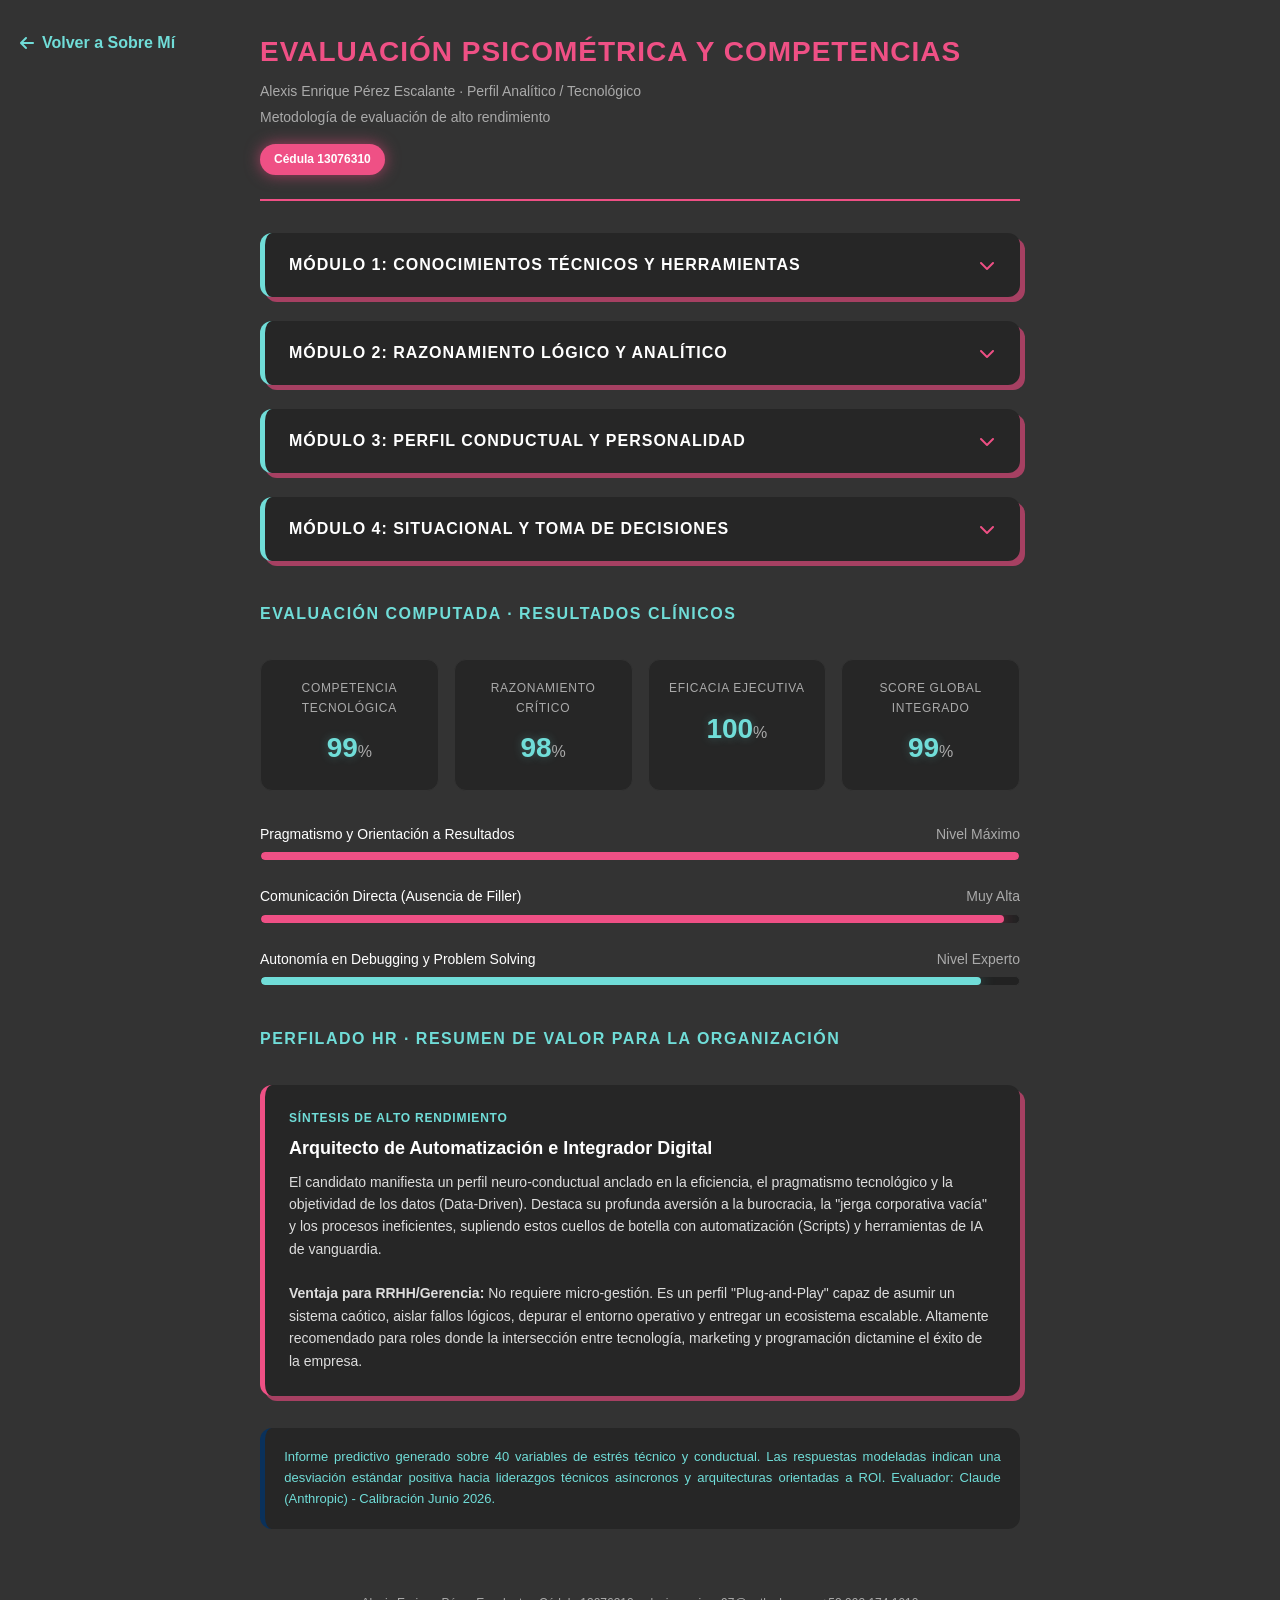
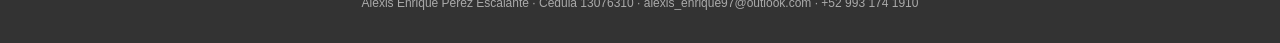
==== commit f2838976: "Update analisis.html" ====
--- a/analisis.html
+++ b/analisis.html
@@ -65,7 +65,7 @@
     </div>
 
     <!-- MÓDULO 1 -->
-    <details class="module-details">
+    <details class="module-details" id="mod-1">
       <summary class="module-summary">
         Módulo 1: Conocimientos Técnicos y Herramientas <i class="fas fa-chevron-down"></i>
       </summary>
@@ -144,7 +144,7 @@
     </details>
 
     <!-- MÓDULO 2 -->
-    <details class="module-details">
+    <details class="module-details" id="mod-2">
       <summary class="module-summary">
         Módulo 2: Razonamiento Lógico y Analítico <i class="fas fa-chevron-down"></i>
       </summary>
@@ -223,7 +223,7 @@
     </details>
 
     <!-- MÓDULO 3 -->
-    <details class="module-details" open>
+    <details class="module-details" id="mod-3">
       <summary class="module-summary">
         Módulo 3: Perfil Conductual y Personalidad <i class="fas fa-chevron-down"></i>
       </summary>
@@ -302,7 +302,7 @@
     </details>
 
     <!-- MÓDULO 4 -->
-    <details class="module-details">
+    <details class="module-details" id="mod-4">
       <summary class="module-summary">
         Módulo 4: Situacional y Toma de Decisiones <i class="fas fa-chevron-down"></i>
       </summary>
@@ -432,5 +432,49 @@
 
     <div class="footer">Alexis Enrique Pérez Escalante · Cédula 13076310 · alexis_enrique97@outlook.com · +52 993 174 1910</div>
   </div>
+
+  <script>
+    document.addEventListener("DOMContentLoaded", () => {
+      const detailsElements = document.querySelectorAll("details.module-details");
+      const storageKey = "analisis_modules_state";
+      const expirationTime = 60 * 60 * 1000; // 1 hora en milisegundos
+
+      // Cargar estado guardado
+      const savedData = localStorage.getItem(storageKey);
+      if (savedData) {
+        const { timestamp, states } = JSON.parse(savedData);
+        const now = new Date().getTime();
+
+        // Verificar si ha pasado menos de una hora
+        if (now - timestamp < expirationTime) {
+          detailsElements.forEach((details, index) => {
+            if (states[index]) {
+              details.setAttribute("open", "");
+            } else {
+              details.removeAttribute("open");
+            }
+          });
+        } else {
+          // Si expiró, limpiar memoria
+          localStorage.removeItem(storageKey);
+        }
+      }
+
+      // Función para guardar el estado en localStorage
+      const saveState = () => {
+        const states = Array.from(detailsElements).map(d => d.hasAttribute("open"));
+        const data = {
+          timestamp: new Date().getTime(),
+          states: states
+        };
+        localStorage.setItem(storageKey, JSON.stringify(data));
+      };
+
+      // Escuchar cuando el usuario abre o cierra un módulo
+      detailsElements.forEach(details => {
+        details.addEventListener("toggle", saveState);
+      });
+    });
+  </script>
 </body>
 </html>
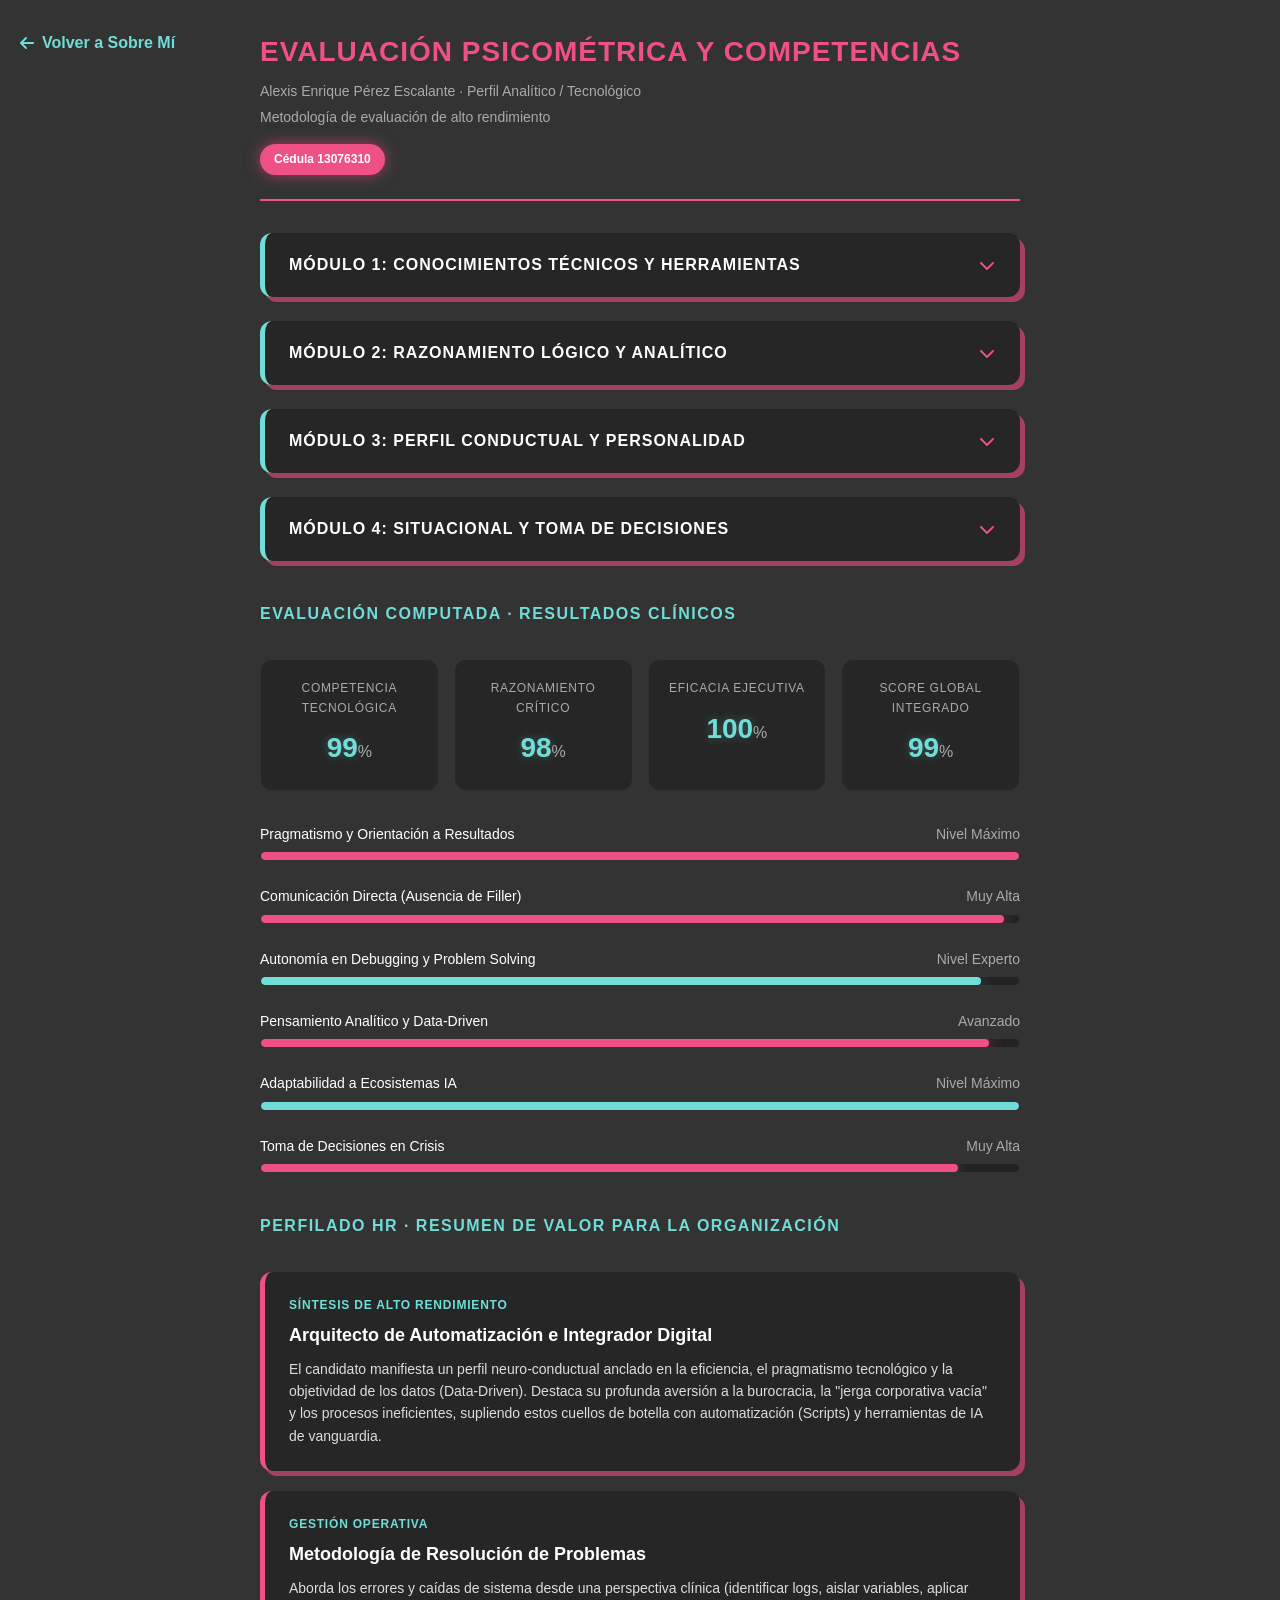
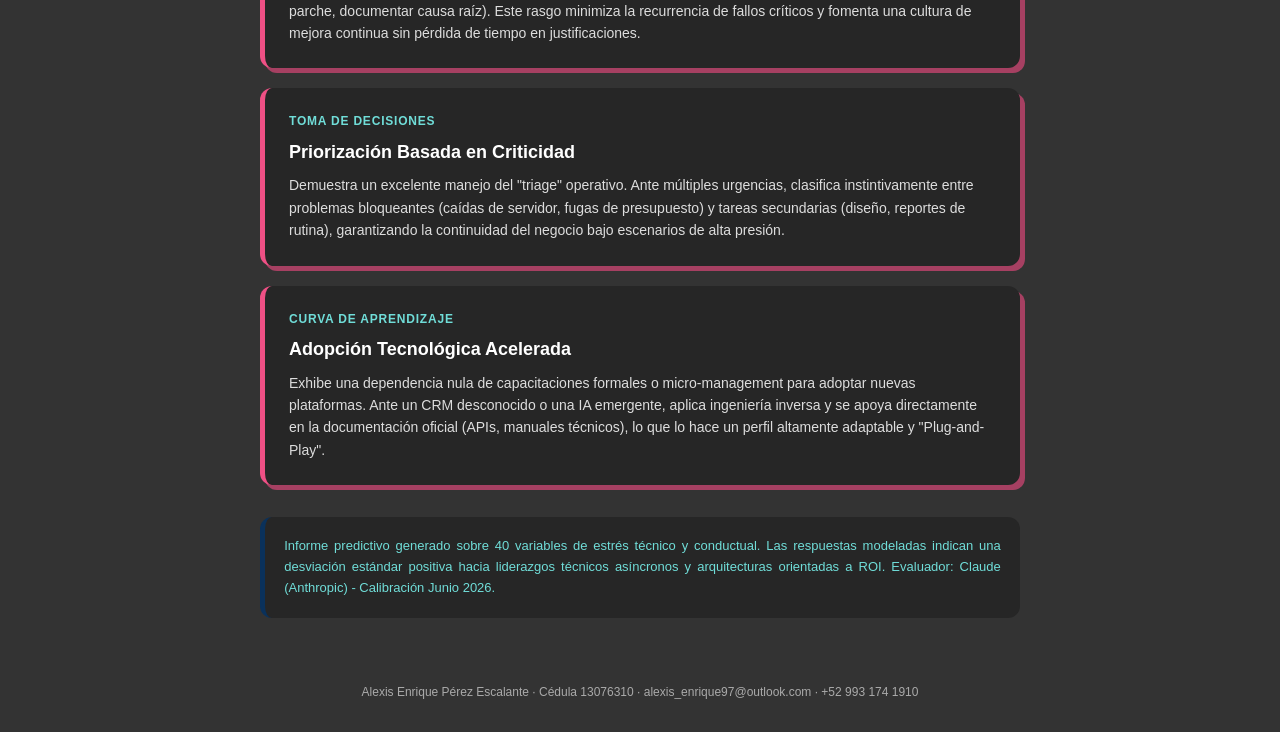
==== commit c260b005: "Update analisis.html" ====
--- a/analisis.html
+++ b/analisis.html
@@ -48,6 +48,11 @@
     .nota-box { background: var(--contraste-fondo); border-radius: 12px; padding: 1.2rem; margin-top: 2rem; border-left: 5px solid var(--azul-boton); }
     .nota-text { font-size: 13px; color: var(--cian-brillo); line-height: 1.6; text-align: justify; }
     .footer { font-size: 12px; color: #aaa; text-align: center; margin-top: 2.5rem; padding-top: 1.5rem; border-top: 1px solid #333; }
+    
+    /* ══ BOTÓN VOLVER ARRIBA ══ */
+    .scroll-top-btn { position: fixed; bottom: 25px; right: 25px; width: 45px; height: 45px; background: var(--rosa-principal); color: #fff; border: 2px solid var(--rosa-oscuro); border-radius: 50%; font-size: 18px; cursor: pointer; box-shadow: 0 4px 15px rgba(239, 80, 133, 0.5); display: flex; align-items: center; justify-content: center; opacity: 0; visibility: hidden; transform: translateY(20px); transition: all 0.3s ease; z-index: 999; }
+    .scroll-top-btn.visible { opacity: 1; visibility: visible; transform: translateY(0); }
+    .scroll-top-btn:hover { background: var(--rosa-oscuro); box-shadow: 0 6px 20px rgba(239, 80, 133, 0.7); transform: translateY(-3px); }
   </style>
 </head>
 <body>
@@ -64,7 +69,6 @@
       <span class="badge">Cédula 13076310</span>
     </div>
 
-    <!-- MÓDULO 1 -->
     <details class="module-details" id="mod-1">
       <summary class="module-summary">
         Módulo 1: Conocimientos Técnicos y Herramientas <i class="fas fa-chevron-down"></i>
@@ -143,7 +147,6 @@
       </div>
     </details>
 
-    <!-- MÓDULO 2 -->
     <details class="module-details" id="mod-2">
       <summary class="module-summary">
         Módulo 2: Razonamiento Lógico y Analítico <i class="fas fa-chevron-down"></i>
@@ -222,7 +225,6 @@
       </div>
     </details>
 
-    <!-- MÓDULO 3 -->
     <details class="module-details" id="mod-3">
       <summary class="module-summary">
         Módulo 3: Perfil Conductual y Personalidad <i class="fas fa-chevron-down"></i>
@@ -301,7 +303,6 @@
       </div>
     </details>
 
-    <!-- MÓDULO 4 -->
     <details class="module-details" id="mod-4">
       <summary class="module-summary">
         Módulo 4: Situacional y Toma de Decisiones <i class="fas fa-chevron-down"></i>
@@ -413,6 +414,18 @@
       <div class="bar-label"><strong>Autonomía en Debugging y Problem Solving</strong><span>Nivel Experto</span></div>
       <div class="bar-track"><div class="bar-fill navy" style="width:95%"></div></div>
     </div>
+    <div class="bar-wrap">
+      <div class="bar-label"><strong>Pensamiento Analítico y Data-Driven</strong><span>Avanzado</span></div>
+      <div class="bar-track"><div class="bar-fill" style="width:96%"></div></div>
+    </div>
+    <div class="bar-wrap">
+      <div class="bar-label"><strong>Adaptabilidad a Ecosistemas IA</strong><span>Nivel Máximo</span></div>
+      <div class="bar-track"><div class="bar-fill navy" style="width:100%"></div></div>
+    </div>
+    <div class="bar-wrap">
+      <div class="bar-label"><strong>Toma de Decisiones en Crisis</strong><span>Muy Alta</span></div>
+      <div class="bar-track"><div class="bar-fill" style="width:92%"></div></div>
+    </div>
 
     <div class="stitle">Perfilado HR · Resumen de Valor para la Organización</div>
 
@@ -421,8 +434,30 @@
       <div class="profile-title">Arquitecto de Automatización e Integrador Digital</div>
       <div class="profile-desc">
         El candidato manifiesta un perfil neuro-conductual anclado en la eficiencia, el pragmatismo tecnológico y la objetividad de los datos (Data-Driven). Destaca su profunda aversión a la burocracia, la "jerga corporativa vacía" y los procesos ineficientes, supliendo estos cuellos de botella con automatización (Scripts) y herramientas de IA de vanguardia.
-        <br><br>
-        <strong>Ventaja para RRHH/Gerencia:</strong> No requiere micro-gestión. Es un perfil "Plug-and-Play" capaz de asumir un sistema caótico, aislar fallos lógicos, depurar el entorno operativo y entregar un ecosistema escalable. Altamente recomendado para roles donde la intersección entre tecnología, marketing y programación dictamine el éxito de la empresa.
+      </div>
+    </div>
+
+    <div class="profile-card">
+      <div class="profile-tag">Gestión Operativa</div>
+      <div class="profile-title">Metodología de Resolución de Problemas</div>
+      <div class="profile-desc">
+        Aborda los errores y caídas de sistema desde una perspectiva clínica (identificar logs, aislar variables, aplicar parche, documentar causa raíz). Este rasgo minimiza la recurrencia de fallos críticos y fomenta una cultura de mejora continua sin pérdida de tiempo en justificaciones.
+      </div>
+    </div>
+
+    <div class="profile-card">
+      <div class="profile-tag">Toma de Decisiones</div>
+      <div class="profile-title">Priorización Basada en Criticidad</div>
+      <div class="profile-desc">
+        Demuestra un excelente manejo del "triage" operativo. Ante múltiples urgencias, clasifica instintivamente entre problemas bloqueantes (caídas de servidor, fugas de presupuesto) y tareas secundarias (diseño, reportes de rutina), garantizando la continuidad del negocio bajo escenarios de alta presión.
+      </div>
+    </div>
+
+    <div class="profile-card">
+      <div class="profile-tag">Curva de Aprendizaje</div>
+      <div class="profile-title">Adopción Tecnológica Acelerada</div>
+      <div class="profile-desc">
+        Exhibe una dependencia nula de capacitaciones formales o micro-management para adoptar nuevas plataformas. Ante un CRM desconocido o una IA emergente, aplica ingeniería inversa y se apoya directamente en la documentación oficial (APIs, manuales técnicos), lo que lo hace un perfil altamente adaptable y "Plug-and-Play".
       </div>
     </div>
 
@@ -433,19 +468,22 @@
     <div class="footer">Alexis Enrique Pérez Escalante · Cédula 13076310 · alexis_enrique97@outlook.com · +52 993 174 1910</div>
   </div>
 
+  <button id="scrollTopBtn" class="scroll-top-btn" title="Volver arriba">
+    <i class="fas fa-chevron-up"></i>
+  </button>
+
   <script>
     document.addEventListener("DOMContentLoaded", () => {
+      // Lógica de estado de módulos (Local Storage)
       const detailsElements = document.querySelectorAll("details.module-details");
       const storageKey = "analisis_modules_state";
       const expirationTime = 60 * 60 * 1000; // 1 hora en milisegundos
 
-      // Cargar estado guardado
       const savedData = localStorage.getItem(storageKey);
       if (savedData) {
         const { timestamp, states } = JSON.parse(savedData);
         const now = new Date().getTime();
 
-        // Verificar si ha pasado menos de una hora
         if (now - timestamp < expirationTime) {
           detailsElements.forEach((details, index) => {
             if (states[index]) {
@@ -455,12 +493,10 @@
             }
           });
         } else {
-          // Si expiró, limpiar memoria
           localStorage.removeItem(storageKey);
         }
       }
 
-      // Función para guardar el estado en localStorage
       const saveState = () => {
         const states = Array.from(detailsElements).map(d => d.hasAttribute("open"));
         const data = {
@@ -470,9 +506,23 @@
         localStorage.setItem(storageKey, JSON.stringify(data));
       };
 
-      // Escuchar cuando el usuario abre o cierra un módulo
       detailsElements.forEach(details => {
         details.addEventListener("toggle", saveState);
+      });
+
+      // Lógica del botón Volver Arriba
+      const scrollTopBtn = document.getElementById("scrollTopBtn");
+
+      window.addEventListener("scroll", () => {
+        if (window.scrollY > 300) {
+          scrollTopBtn.classList.add("visible");
+        } else {
+          scrollTopBtn.classList.remove("visible");
+        }
+      });
+
+      scrollTopBtn.addEventListener("click", () => {
+        window.scrollTo({ top: 0, behavior: "smooth" });
       });
     });
   </script>
